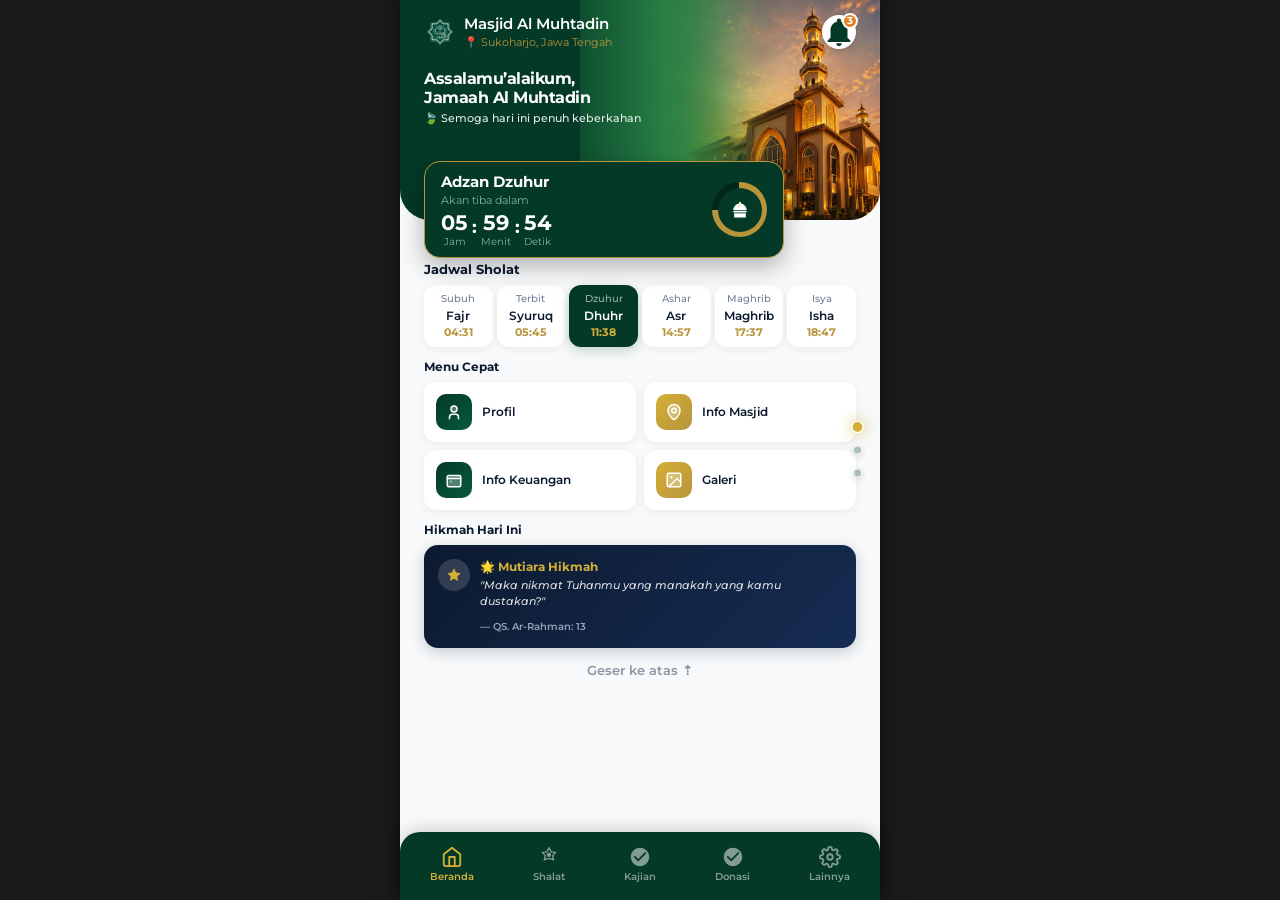
==== index.html @ 13b2fc94 "feat: add Pusat Layanan Ummat CTA button at the end of screen 2" ====
<!DOCTYPE html>
<html lang="id">
<head>
    <meta charset="UTF-8">
    <meta name="viewport" content="width=device-width, initial-scale=1.0, maximum-scale=1.0, user-scalable=no">
    <title>Masjid Al Muhtadin</title>

    <link href="https://fonts.googleapis.com/css2?family=Montserrat:wght@400;500;600;700&display=swap" rel="stylesheet">
    <link rel="stylesheet" href="css/style.css?v=1.0.5">
    <link rel="stylesheet" href="css/program-unggulan.css?v=1.0.5">
</head>
<body>

    <div class="app-container">

        <section class="screen-section screen-1">
            <div class="app-header">
                <div class="header-top">
                    <div class="masjid-brand">
                        <img src="logo_almuhtadin.png" alt="Logo Al Muhtadin" class="main-logo">
                        <div class="brand-text">
                            <h2>Masjid Al Muhtadin</h2>
                            <p>📍 Sukoharjo, Jawa Tengah</p>
                        </div>
                    </div>
                    <div class="notification-badge">
                        <svg class="bell-icon" viewBox="0 0 24 24" fill="none" xmlns="http://www.w3.org/2000/svg">
                            <path d="M12 22C13.1 22 14 21.1 14 20H10C10 21.1 10.9 22 12 22ZM18 16V11C18 7.93 16.36 5.36 13.5 4.68V4C13.5 3.17 12.83 2.5 12 2.5C11.17 2.5 10.5 3.17 10.5 4V4.68C7.63 5.36 6 7.92 6 11V16L4 18V19H20V18L18 16Z" fill="#043927"/>
                        </svg>
                        <span class="badge-number">3</span>
                    </div>
                </div>

                <div class="greeting-section">
                    <h1>Assalamu’alaikum,<br>Jamaah Al Muhtadin</h1>
                    <p>🍃 Semoga hari ini penuh keberkahan</p>
                </div>

                <div class="jadwal-container">
                    <div class="jadwal-info">
                        <h3 class="sholat-title">Adzan Maghrib</h3>
                        <p class="sholat-status">Akan tiba dalam</p>
                        <div class="sholat-countdown">
                            <div class="countdown-item">
                                <span class="time-digit">01</span>
                                <span class="time-label">Jam</span>
                            </div>
                            <span class="time-separator">:</span>
                            <div class="countdown-item">
                                <span class="time-digit">24</span>
                                <span class="time-label">Menit</span>
                            </div>
                            <span class="time-separator">:</span>
                            <div class="countdown-item">
                                <span class="time-digit">56</span>
                                <span class="time-label">Detik</span>
                            </div>
                        </div>
                    </div>
                    <div class="jadwal-progress">
                        <div class="circle-progress">
                            <svg class="mosque-icon" viewBox="0 0 24 24" fill="none" xmlns="http://www.w3.org/2000/svg">
                                <path d="M12 2C12.5523 2 13 2.44772 13 3V4.06182C16.944 4.55792 20 7.92496 20 12H4C4 7.92496 7.05602 4.55792 11 4.06182V3C11 2.44772 11.4477 2 12 2Z" fill="#ffffff"/>
                                <rect x="4" y="13" width="16" height="2" rx="0.5" fill="#ffffff"/>
                                <path d="M5 16H19V21H5V16Z" fill="#ffffff"/>
                                <path d="M12 6C10.5 6 9.5 7 9.5 8C10.5 8 11.5 7.5 12 6Z" fill="#f1c40f"/>
                            </svg>
                        </div>
                    </div>
                </div>

            </div>

            <!-- Jadwal Sholat Lengkap (di luar app-header, di bawah kotak countdown yang melayang) -->
            <div class="jadwal-lengkap">
                <div class="jadwal-lengkap-title">Jadwal Sholat</div>
                <div class="jadwal-grid">
                    <div class="jadwal-item" data-sholat="subuh">
                        <span class="waktu-label">Subuh</span>
                        <span class="waktu-nama">Fajr</span>
                        <span class="waktu-jam">04:31</span>
                    </div>
                    <div class="jadwal-item" data-sholat="terbit">
                        <span class="waktu-label">Terbit</span>
                        <span class="waktu-nama">Syuruq</span>
                        <span class="waktu-jam">05:45</span>
                    </div>
                    <div class="jadwal-item" data-sholat="dzuhur">
                        <span class="waktu-label">Dzuhur</span>
                        <span class="waktu-nama">Dhuhr</span>
                        <span class="waktu-jam">11:38</span>
                    </div>
                    <div class="jadwal-item" data-sholat="ashar">
                        <span class="waktu-label">Ashar</span>
                        <span class="waktu-nama">Asr</span>
                        <span class="waktu-jam">14:57</span>
                    </div>
                    <div class="jadwal-item" data-sholat="maghrib">
                        <span class="waktu-label">Maghrib</span>
                        <span class="waktu-nama">Maghrib</span>
                        <span class="waktu-jam">17:37</span>
                    </div>
                    <div class="jadwal-item" data-sholat="isya">
                        <span class="waktu-label">Isya</span>
                        <span class="waktu-nama">Isha</span>
                        <span class="waktu-jam">18:47</span>
                    </div>
                </div>
            </div>

            <!-- Menu Cepat di bawah jadwal sholat -->
            <div class="menu-cepat-bawah">
                <div class="menu-cepat-bawah-title">Menu Cepat</div>
                <div class="menu-cepat-bawah-grid">
                    
                    <div class="menu-cepat-bawah-item">
                        <div class="menu-cepat-bawah-icon hijau">
                            <svg viewBox="0 0 24 24" fill="none" xmlns="http://www.w3.org/2000/svg">
                                <circle cx="12" cy="8" r="4" fill="#ffffff" fill-opacity="0.3" stroke="#ffffff" stroke-width="2"/>
                                <path d="M6 21v-2a4 4 0 0 1 4-4h4a4 4 0 0 1 4 4v2" stroke="#ffffff" stroke-width="2" stroke-linecap="round"/>
                            </svg>
                        </div>
                        <span class="menu-cepat-bawah-label">Profil</span>
                    </div>

                    <div class="menu-cepat-bawah-item">
                        <div class="menu-cepat-bawah-icon emas">
                            <svg viewBox="0 0 24 24" fill="none" xmlns="http://www.w3.org/2000/svg">
                                <path d="M12 22s-8-4.5-8-11.8A8 8 0 0 1 12 2a8 8 0 0 1 8 8.2c0 7.3-8 11.8-8 11.8z" fill="#ffffff" fill-opacity="0.3" stroke="#ffffff" stroke-width="2" stroke-linejoin="round"/>
                                <circle cx="12" cy="10" r="3" stroke="#ffffff" stroke-width="2"/>
                            </svg>
                        </div>
                        <span class="menu-cepat-bawah-label">Info Masjid</span>
                    </div>

                    <div class="menu-cepat-bawah-item">
                        <div class="menu-cepat-bawah-icon hijau">
                            <svg viewBox="0 0 24 24" fill="none" xmlns="http://www.w3.org/2000/svg">
                                <rect x="3" y="6" width="18" height="15" rx="2" fill="#ffffff" fill-opacity="0.3" stroke="#ffffff" stroke-width="2"/>
                                <path d="M3 10h18M8 14h.01" stroke="#ffffff" stroke-width="2" stroke-linecap="round"/>
                            </svg>
                        </div>
                        <span class="menu-cepat-bawah-label">Info Keuangan</span>
                    </div>

                    <div class="menu-cepat-bawah-item">
                        <div class="menu-cepat-bawah-icon emas">
                            <svg viewBox="0 0 24 24" fill="none" xmlns="http://www.w3.org/2000/svg">
                                <rect x="3" y="3" width="18" height="18" rx="2" fill="#ffffff" fill-opacity="0.3" stroke="#ffffff" stroke-width="2"/>
                                <circle cx="8.5" cy="8.5" r="1.5" fill="#ffffff"/>
                                <path d="M21 15l-5-5L5 21" stroke="#ffffff" stroke-width="2" stroke-linejoin="round"/>
                            </svg>
                        </div>
                        <span class="menu-cepat-bawah-label">Galeri</span>
                    </div>

                </div>
            </div>

            <!-- Hikmah Hari Ini -->
            <div class="hikmah-container">
                <div class="hikmah-title">Hikmah Hari Ini</div>
                <div class="hikmah-card">
                    <div class="hikmah-icon">
                        <svg viewBox="0 0 24 24" fill="none" xmlns="http://www.w3.org/2000/svg">
                            <path d="M12 2L15.09 8.26L22 9.27L17 14.14L18.18 21.02L12 17.77L5.82 21.02L7 14.14L2 9.27L8.91 8.26L12 2Z" fill="#d4af37"/>
                        </svg>
                    </div>
                    <div class="hikmah-content" id="hikmahContent">
                        <h4 id="hikmahJudul">🌟 Mutiara Hikmah</h4>
                        <p id="hikmahTeks">"Barang siapa yang berjalan menuju masjid, maka Allah akan menyediakan baginya tempat di surga setiap kali ia pergi dan pulang."</p>
                        <span class="hikmah-source" id="hikmahSumber">— HR. Bukhari & Muslim</span>
                    </div>
                </div>
            </div>

            <div class="swipe-up-guide">Geser ke atas ⇡</div>
        </section>

        <section class="screen-section screen-2">
            
            <div>
                <h3 class="section-title">Menu Cepat</h3>
                <div class="menu-cepat-grid">
                    
                    <a href="quran.html" style="text-decoration: none;">
                        <div class="menu-cepat-item">
                            <div class="menu-circle hijau">
                                <svg viewBox="0 0 24 24" fill="none" xmlns="http://www.w3.org/2000/svg">
                                    <path d="M4 19.5A2.5 2.5 0 0 1 6.5 17H20" stroke="#ffffff" stroke-width="2" stroke-linecap="round"/>
                                    <path d="M6.5 2V17M20 2v15" stroke="#ffffff" stroke-width="2"/>
                                    <path d="M6.5 2C8 2 10 3 12 3s4-1 5.5-1A1.5 1.5 0 0 1 19 3.5v11.77a.75.75 0 0 0-1.12.65c-.07.41-.33 1.08-1.38 1.08-1.5 0-3.5-1-5.5-1s-4 1-5.5 1" fill="#ffffff" fill-opacity="0.3" stroke="#ffffff" stroke-width="2"/>
                                </svg>
                            </div>
                            <span class="menu-label">Quran</span>
                        </div>
                    </a>

                    <a href="dzikir.html" style="text-decoration: none;">
                        <div class="menu-cepat-item">
                            <div class="menu-circle emas">
                                <svg viewBox="0 0 24 24" fill="none" xmlns="http://www.w3.org/2000/svg">
                                    <circle cx="12" cy="12" r="4" fill="#ffffff" fill-opacity="0.3" stroke="#ffffff" stroke-width="2"/>
                                    <path d="M12 3v1M12 20v1M3 12h1M20 12h1M5.6 5.6l.7.7M17.7 17.7l.7.7M5.6 18.4l.7-.7M17.7 6.3l.7-.7" stroke="#ffffff" stroke-width="2" stroke-linecap="round"/>
                                </svg>
                            </div>
                            <span class="menu-label">Dzikir Pagi Sore</span>
                        </div>
                    </a>

                    <div class="menu-cepat-item">
                        <div class="menu-circle hijau">
                            <svg viewBox="0 0 24 24" fill="none" xmlns="http://www.w3.org/2000/svg">
                                <path d="M21 12a9 9 0 1 1-9-9c2.52 0 4.93 1 6.74 2.74L21 8" stroke="#ffffff" stroke-width="2" stroke-linecap="round" stroke-linejoin="round"/>
                                <path d="M21 3v5h-5M12 8v4l3 3" stroke="#ffffff" stroke-width="2" stroke-linecap="round" stroke-linejoin="round"/>
                            </svg>
                        </div>
                        <span class="menu-label">Azkar (Harian)</span>
                    </div>

                </div>

                <!-- Kartu Tanggal Hijriah Memanjang -->
                <div class="hijri-calendar-card">
                    <div class="hijri-card-icon">
                        <svg width="22" height="22" viewBox="0 0 24 24" fill="none" xmlns="http://www.w3.org/2000/svg">
                            <path d="M21 12.79A9 9 0 1 1 11.21 3 7 7 0 0 0 21 12.79z" fill="#d4af37" stroke="#b8943a" stroke-width="1.5" stroke-linecap="round" stroke-linejoin="round"/>
                        </svg>
                    </div>
                    <div class="hijri-card-content">
                        <span class="hijri-masehi-text" id="hijriMasehiText">Memuat...</span>
                        <span class="hijri-islam-text" id="hijriIslamText">Memuat...</span>
                    </div>
                    <span class="hijri-card-arrow">❯</span>
                </div>
            </div>

            <div>
                <h3 class="section-title">Islamic App</h3>
                <div class="menu-cepat-grid">
                    
                    <a href="zakat.html" style="text-decoration: none;">
                        <div class="menu-cepat-item">
                            <div class="menu-circle emas">
                                <svg viewBox="0 0 24 24" fill="none" xmlns="http://www.w3.org/2000/svg">
                                    <rect x="4" y="2" width="16" height="20" rx="2" fill="#ffffff" fill-opacity="0.3" stroke="#ffffff" stroke-width="2"/>
                                    <line x1="8" y1="6" x2="16" y2="6" stroke="#ffffff" stroke-width="2" stroke-linecap="round"/>
                                    <line x1="16" y1="14" x2="16" y2="14.01" stroke="#ffffff" stroke-width="3" stroke-linecap="round"/>
                                    <line x1="12" y1="14" x2="12" y2="14.01" stroke="#ffffff" stroke-width="3" stroke-linecap="round"/>
                                    <line x1="8" y1="14" x2="8" y2="14.01" stroke="#ffffff" stroke-width="3" stroke-linecap="round"/>
                                    <line x1="16" y1="10" x2="16" y2="10.01" stroke="#ffffff" stroke-width="3" stroke-linecap="round"/>
                                    <line x1="12" y1="10" x2="12" y2="10.01" stroke="#ffffff" stroke-width="3" stroke-linecap="round"/>
                                    <line x1="8" y1="10" x2="8" y2="10.01" stroke="#ffffff" stroke-width="3" stroke-linecap="round"/>
                                </svg>
                            </div>
                            <span class="menu-label">Kalkulator Zakat</span>
                        </div>
                    </a>

                    <a href="tasbih.html" style="text-decoration: none;">
                        <div class="menu-cepat-item">
                            <div class="menu-circle hijau">
                                <svg viewBox="0 0 24 24" fill="none" xmlns="http://www.w3.org/2000/svg">
                                    <circle cx="12" cy="12" r="7" fill="#ffffff" fill-opacity="0.3" stroke="#ffffff" stroke-width="2" stroke-dasharray="4 4"/>
                                    <circle cx="12" cy="5" r="2" fill="#ffffff"/>
                                    <circle cx="12" cy="19" r="2" fill="#ffffff"/>
                                    <circle cx="5" cy="12" r="2" fill="#ffffff"/>
                                    <circle cx="19" cy="12" r="2" fill="#ffffff"/>
                                </svg>
                            </div>
                            <span class="menu-label">Tasbih Digital</span>
                        </div>
                    </a>

                    <a href="doa.html" style="text-decoration: none;">
                        <div class="menu-cepat-item">
                            <div class="menu-circle emas">
                                <svg viewBox="0 0 24 24" fill="none" xmlns="http://www.w3.org/2000/svg">
                                    <path d="M21 15a2 2 0 0 1-2 2H7l-4 4V5a2 2 0 0 1 2-2h14a2 2 0 0 1 2 2z" fill="#ffffff" fill-opacity="0.3" stroke="#ffffff" stroke-width="2" stroke-linejoin="round"/>
                                    <path d="M8 10h8M8 14h4" stroke="#ffffff" stroke-width="2" stroke-linecap="round"/>
                                </svg>
                            </div>
                            <span class="menu-label">Kumpulan Doa</span>
                        </div>
                    </a>

                </div>
            </div>

            <!-- Program Unggulan -->
            <div>
                <div class="program-unggulan-header">
                    <h3 class="program-unggulan-title">Program Unggulan</h3>
                    <a href="#" class="lihat-semua">Lihat semua ❯</a>
                </div>
                <div class="program-unggulan-slider">
                    
                    <!-- Card 1: Operasional Masjid (Kotak Jumat) -->
                    <div class="program-card">
                        <div class="program-card-image emas-bg">
                            <svg viewBox="0 0 24 24" fill="none" xmlns="http://www.w3.org/2000/svg">
                                <path d="M12 2L14.5 6.5L19 7L16 10.5L17 15L12 13.5L7 15L8 10.5L5 7L9.5 6.5L12 2Z" fill="#b8943a"/>
                                <circle cx="12" cy="9.5" r="2.5" fill="#d4af37"/>
                            </svg>
                        </div>
                        <div class="program-card-info">
                            <h4 class="program-card-title">Operasional Masjid (Jum'at)</h4>
                            <p class="program-card-persen" id="persen-jumat">Memuat...</p>
                            <div class="program-progress-bar">
                                <div class="program-progress-fill" id="bar-jumat" style="width: 0%;"></div>
                            </div>
                            <p class="program-card-nominal" id="nominal-jumat">Menghitung...</p>
                        </div>
                    </div>

                    <!-- Card 2: Kotak Sosial -->
                    <div class="program-card">
                        <div class="program-card-image hijau-bg">
                            <svg viewBox="0 0 24 24" fill="none" xmlns="http://www.w3.org/2000/svg">
                                <path d="M12 21.35l-1.45-1.32C5.4 15.36 2 12.28 2 8.5 2 5.42 4.42 3 7.5 3c1.74 0 3.41.81 4.5 2.09C13.09 3.81 14.76 3 16.5 3 19.58 3 22 5.42 22 8.5c0 3.78-3.4 6.86-8.55 11.54L12 21.35z" fill="#043927"/>
                            </svg>
                        </div>
                        <div class="program-card-info">
                            <h4 class="program-card-title">Kotak Sosial</h4>
                            <p class="program-card-persen" id="persen-sosial" style="display:none;">Memuat...</p>
                            <div class="program-progress-bar" style="display:none;">
                                <div class="program-progress-fill" id="bar-sosial" style="width: 0%;"></div>
                            </div>
                            <p class="program-card-nominal" id="nominal-sosial" style="font-size: 1.1rem; color: #043927; font-weight: bold; margin-top: 10px;">Menghitung...</p>
                            <p style="font-size: 0.8rem; color: #666; margin-top: 4px;">Total Terkumpul</p>
                        </div>
                    </div>

                    <!-- Card 3: Kotak Barakah -->
                    <div class="program-card">
                        <div class="program-card-image biru-bg" style="background: rgba(212, 175, 55, 0.2);">
                            <svg viewBox="0 0 24 24" fill="none" xmlns="http://www.w3.org/2000/svg">
                                <path d="M12 2C6.48 2 2 6.48 2 12s4.48 10 10 10 10-4.48 10-10S17.52 2 12 2zm-2 15l-5-5 1.41-1.41L10 14.17l7.59-7.59L19 8l-9 9z" fill="#d4af37"/>
                            </svg>
                        </div>
                        <div class="program-card-info">
                            <h4 class="program-card-title">Kotak Barakah</h4>
                            <p class="program-card-persen" id="persen-barakah" style="display:none;">Memuat...</p>
                            <div class="program-progress-bar" style="display:none;">
                                <div class="program-progress-fill" id="bar-barakah" style="width: 0%;"></div>
                            </div>
                            <p class="program-card-nominal" id="nominal-barakah" style="font-size: 1.1rem; color: #043927; font-weight: bold; margin-top: 10px;">Menghitung...</p>
                            <p style="font-size: 0.8rem; color: #666; margin-top: 4px;">Total Terkumpul</p>
                        </div>
                    </div>

                </div>
            </div>

            <!-- Layanan Masjid CTA -->
            <div class="layanan-masjid-cta">
                <a href="https://wa.me/6281234567890?text=Assalamu'alaikum%20Takmir%20Masjid%20Al-Muhtadin,%20saya%20butuh%20layanan..." target="_blank" class="layanan-btn">
                    <div class="layanan-icon">
                        <svg viewBox="0 0 24 24" fill="none" xmlns="http://www.w3.org/2000/svg">
                            <path d="M22 16.92v3a2 2 0 0 1-2.18 2 19.79 19.79 0 0 1-8.63-3.07 19.5 19.5 0 0 1-6-6 19.79 19.79 0 0 1-3.07-8.67A2 2 0 0 1 4.11 2h3a2 2 0 0 1 2 1.72 12.84 12.84 0 0 0 .7 2.81 2 2 0 0 1-.45 2.11L8.09 9.91a16 16 0 0 0 6 6l1.27-1.27a2 2 0 0 1 2.11-.45 12.84 12.84 0 0 0 2.81.7A2 2 0 0 1 22 16.92z" fill="#ffffff" fill-opacity="0.3" stroke="#ffffff" stroke-width="2" stroke-linecap="round" stroke-linejoin="round"/>
                        </svg>
                    </div>
                    <div class="layanan-text">
                        <h4>Pusat Layanan Ummat</h4>
                        <p>Ambulans, Jenazah & Konsultasi</p>
                    </div>
                    <div class="layanan-arrow">❯</div>
                </a>
            </div>

        </section>

        <section class="screen-section screen-3">
            
            <!-- Target Amal Harian -->
            <div>
                <h3 class="section-title">Target Amal Harian</h3>
                
                <!-- Indikator Progress Amal -->
                <div class="amal-progress-container">
                    <div class="amal-progress-header">
                        <span class="amal-progress-title">Kemajuan Hari Ini</span>
                        <span class="amal-progress-badge" id="amalProgressBadge">0/3 Selesai</span>
                    </div>
                    <div class="amal-progress-bar">
                        <div class="amal-progress-fill" id="amalProgressFill" style="width: 0%;"></div>
                    </div>
                </div>

                <div class="target-amal-card">
                    <label class="amal-item">
                        <input type="checkbox" id="amal-shalat" class="amal-checkbox">
                        <span class="custom-checkbox"></span>
                        <div class="amal-text">
                            <h4>Shalat Tepat Waktu</h4>
                            <p>Menjaga shalat fardhu di awal waktu</p>
                        </div>
                    </label>

                    <label class="amal-item">
                        <input type="checkbox" id="amal-tilawah" class="amal-checkbox">
                        <span class="custom-checkbox"></span>
                        <div class="amal-text">
                            <h4>Tilawah Al-Qur'an</h4>
                            <p>Membaca minimal 1 lembar hari ini</p>
                        </div>
                    </label>

                    <label class="amal-item">
                        <input type="checkbox" id="amal-sedekah" class="amal-checkbox" style="border:none;">
                        <span class="custom-checkbox"></span>
                        <div class="amal-text">
                            <h4>Sedekah Subuh</h4>
                            <p>Berbagi kebaikan di waktu fajar</p>
                        </div>
                    </label>
                </div>
            </div>

            <!-- Laporan Keuangan Singkat -->
            <div class="keuangan-container">
                <div class="keuangan-card">
                    <div class="keuangan-header">
                        <div class="keuangan-header-left">
                            <div class="keuangan-icon">
                                <svg viewBox="0 0 24 24" fill="none" xmlns="http://www.w3.org/2000/svg">
                                    <path d="M3 13h2v-2H3v2zm0 4h2v-2H3v2zm0-8h2V7H3v2zm4 4h14v-2H7v2zm0 4h14v-2H7v2zM7 7v2h14V7H7z" fill="#d4af37"/>
                                </svg>
                            </div>
                            <span class="keuangan-title">Laporan Keuangan</span>
                        </div>
                        <span class="keuangan-badge">Bulan Ini</span>
                    </div>
                    <div class="keuangan-grid">
                        <div class="keuangan-item">
                            <span class="keuangan-item-label">Pemasukan</span>
                            <span class="keuangan-item-nominal hijau-muda">Rp 45.800.000</span>
                        </div>
                        <div class="keuangan-item">
                            <span class="keuangan-item-label">Pengeluaran</span>
                            <span class="keuangan-item-nominal merah">Rp 28.200.000</span>
                        </div>
                    </div>
                    <div class="keuangan-footer">
                        <span class="keuangan-footer-label">Saldo Kas Saat Ini</span>
                        <span class="keuangan-footer-nominal emas">Rp 120.600.000</span>
                    </div>
                </div>
            </div>

            <div class="footer-area">
                <svg class="footer-logo" viewBox="0 0 24 24" fill="none" xmlns="http://www.w3.org/2000/svg">
                    <path d="M12 2L14.5 6.5L19 7L16 10.5L17 15L12 13.5L7 15L8 10.5L5 7L9.5 6.5L12 2Z" stroke="#8c96a3" stroke-width="1.5"/>
                </svg>
                <p class="footer-text">Memakmurkan Masjid dan Jamaahnya<br>© 2026 Masjid Al Muhtadin</p>
            </div>

        </section>

        <!-- Floating Scroll Indicator Dots -->
        <div class="scroll-dots">
            <div class="scroll-dot active" data-screen="0"></div>
            <div class="scroll-dot" data-screen="1"></div>
            <div class="scroll-dot" data-screen="2"></div>
        </div>

        <!-- Bottom Navigation Bar (Floating globally) -->
        <nav class="bottom-nav">
            <a href="index.html" class="nav-bottom-item active">
                <svg viewBox="0 0 24 24" fill="none" xmlns="http://www.w3.org/2000/svg">
                    <path d="M3 9l9-7 9 7v11a2 2 0 01-2 2H5a2 2 0 01-2-2V9z" stroke="currentColor" stroke-width="2" stroke-linejoin="round"/>
                    <path d="M9 22V12h6v10" stroke="currentColor" stroke-width="2" stroke-linejoin="round"/>
                </svg>
                <span>Beranda</span>
            </a>
            <a href="#" class="nav-bottom-item">
                <svg viewBox="0 0 24 24" fill="none" xmlns="http://www.w3.org/2000/svg">
                    <path d="M12 2L14.5 6.5L19 7L16 10.5L17 15L12 13.5L7 15L8 10.5L5 7L9.5 6.5L12 2Z" stroke="currentColor" stroke-width="1.5"/>
                    <circle cx="12" cy="9.5" r="2.5" fill="currentColor"/>
                </svg>
                <span>Shalat</span>
            </a>
            <a href="#" class="nav-bottom-item">
                <svg viewBox="0 0 24 24" fill="none" xmlns="http://www.w3.org/2000/svg">
                    <path d="M12 2C6.48 2 2 6.48 2 12s4.48 10 10 10 10-4.48 10-10S17.52 2 12 2zm-2 15l-5-5 1.41-1.41L10 14.17l7.59-7.59L19 8l-9 9z" fill="currentColor"/>
                </svg>
                <span>Kajian</span>
            </a>
            <a href="#" class="nav-bottom-item">
                <svg viewBox="0 0 24 24" fill="none" xmlns="http://www.w3.org/2000/svg">
                    <path d="M12 2C6.48 2 2 6.48 2 12s4.48 10 10 10 10-4.48 10-10S17.52 2 12 2zm-2 15l-5-5 1.41-1.41L10 14.17l7.59-7.59L19 8l-9 9z" fill="currentColor"/>
                </svg>
                <span>Donasi</span>
            </a>
            <a href="#" class="nav-bottom-item">
                <svg viewBox="0 0 24 24" fill="none" xmlns="http://www.w3.org/2000/svg">
                    <circle cx="12" cy="12" r="3" stroke="currentColor" stroke-width="2"/>
                    <path d="M19.4 15a1.65 1.65 0 00.33 1.82l.06.06a2 2 0 01-2.83 2.83l-.06-.06a1.65 1.65 0 00-1.82-.33 1.65 1.65 0 00-1 1.51V21a2 2 0 01-4 0v-.09A1.65 1.65 0 009 19.4a1.65 1.65 0 00-1.82.33l-.06.06a2 2 0 01-2.83-2.83l.06-.06A1.65 1.65 0 004.68 15a1.65 1.65 0 00-1.51-1H3a2 2 0 010-4h.09A1.65 1.65 0 004.6 9a1.65 1.65 0 00-.33-1.82l-.06-.06a2 2 0 012.83-2.83l.06.06A1.65 1.65 0 009 4.68a1.65 1.65 0 001-1.51V3a2 2 0 014 0v.09a1.65 1.65 0 001 1.51 1.65 1.65 0 001.82-.33l.06-.06a2 2 0 012.83 2.83l-.06.06A1.65 1.65 0 0019.4 9a1.65 1.65 0 001.51 1H21a2 2 0 010 4h-.09a1.65 1.65 0 00-1.51 1z" stroke="currentColor" stroke-width="2"/>
                </svg>
                <span>Lainnya</span>
            </a>
        </nav>


        <!-- Hijri Calendar Modal -->
        <div id="hijriCalendarModal" class="hijri-modal">
            <div class="hijri-modal-content">
                <div class="hijri-modal-header">
                    <button id="prevHijriMonth" class="hijri-nav-btn">❮</button>
                    <h3 id="hijriModalTitle">Bulan Hijriah</h3>
                    <button id="nextHijriMonth" class="hijri-nav-btn">❯</button>
                    <button id="closeHijriModal" class="hijri-modal-close">&times;</button>
                </div>
                <div class="hijri-modal-body">
                    <div class="hijri-calendar-grid" id="hijriCalendarGrid">
                        <!-- Header Hari -->
                        <div class="hijri-day-header">Ahad</div>
                        <div class="hijri-day-header">Senin</div>
                        <div class="hijri-day-header">Selasa</div>
                        <div class="hijri-day-header">Rabu</div>
                        <div class="hijri-day-header">Kamis</div>
                        <div class="hijri-day-header">Jum'at</div>
                        <div class="hijri-day-header">Sabtu</div>
                        <!-- Dates will be populated here by JS -->
                    </div>
                    <div class="hijri-modal-legend">
                        <div class="legend-item"><span class="legend-box jumat"></span> Jum'at</div>
                        <div class="legend-item"><span class="legend-box ayyamul-bidh"></span> Ayyamul Bidh</div>
                        <div class="legend-item"><span class="legend-box today"></span> Hari Ini</div>
                    </div>
                </div>
            </div>
        </div>

    </div>

    <script src="js/app.js?v=1.0.5"></script>

</body>
</html>
---- css/style.css ----
/* =========================================
   1. PENGATURAN DASAR & SNAP SCROLLING
   ========================================= */
* { margin: 0; padding: 0; box-sizing: border-box; }

body {
    background-color: #1a1a1a;
    font-family: 'Montserrat', sans-serif;
    display: flex;
    justify-content: center;
}

.app-container {
    width: 100%;
    max-width: 480px;
    height: 100dvh;
    background-color: #f7f9fa;
    overflow-y: scroll;
    scroll-snap-type: y proximity;
    scrollbar-width: none;
    position: relative;
    box-shadow: 0 0 20px rgba(0,0,0,0.5);
}

.app-container::-webkit-scrollbar { display: none; }

.screen-section {
    width: 100%;
    min-height: 100dvh;
    scroll-snap-align: start;
    scroll-snap-stop: always;
    display: flex;
    flex-direction: column;
    position: relative;
    padding-bottom: 70px;
}

/* =========================================
   2. LAYAR 1: BERANDA & JADWAL ADZAN
   ========================================= */
.app-header {
    width: 100%;
    min-height: 220px;
    padding: 14px 24px 0 24px;
    text-align: left;
    position: relative;
    border-bottom-left-radius: 30px;
    border-bottom-right-radius: 30px;
    background-color: #043927;
    background-image: linear-gradient(to right, #043927 0%, #043927 30%, rgba(4, 57, 39, 0.6) 40%, rgba(4, 57, 39, 0) 55%),
                      url('../almuhtadin_header.png');
    background-size: auto 100%, auto 100%;
    background-position: left center, right top;
    background-repeat: no-repeat;
}

.header-top { display: flex; justify-content: space-between; align-items: center; margin-bottom: 20px; }
.masjid-brand { display: flex; align-items: center; gap: 8px; }
.main-logo { width: 32px; height: 32px; }
.brand-text h2 { color: #ffffff; font-size: 0.95rem; font-weight: 600; margin: 0; }
.brand-text p { color: #b8943a; font-size: 0.7rem; margin: 2px 0 0 0; }
.notification-badge { position: relative; background-color: #ffffff; width: 34px; height: 34px; border-radius: 50%; display: flex; justify-content: center; align-items: center; box-shadow: 0 4px 10px rgba(0,0,0,0.1); }
.badge-number { position: absolute; top: -2px; right: -2px; background-color: #e67e22; color: #ffffff; font-size: 0.6rem; font-weight: 700; width: 16px; height: 16px; border-radius: 50%; display: flex; justify-content: center; align-items: center; border: 2px solid #ffffff; }

.greeting-section { margin-top: 20px; }
.greeting-section h1 {
    color: #ffffff;
    font-size: 1rem;
    font-weight: 700;
    line-height: 1.2;
    margin-bottom: 4px;
    letter-spacing: -0.5px;
}
.greeting-section p {
    color: #ffffff;
    font-size: 0.7rem;
    opacity: 0.9;
    margin: 0;
    display: flex;
    align-items: center;
    gap: 8px;
    font-weight: 500;
}

/* Kotak Countdown Adzan */
.jadwal-container {
    background-color: #043927;
    border: 1px solid #b8943a;
    border-radius: 16px;
    padding: 10px 16px;
    display: flex;
    justify-content: space-between;
    align-items: center;
    box-shadow: 0 8px 25px rgba(0, 0, 0, 0.3);
    width: 75%;
    position: absolute;
    bottom: -38px;
    left: 24px;
    z-index: 5;
}
.sholat-title { color: #ffffff; font-size: 0.95rem; font-weight: 700; margin: 0; }
.sholat-status { color: #83b299; font-size: 0.7rem; margin: 2px 0 6px 0; }
.time-digit { color: #ffffff; font-size: 1.3rem; font-weight: 700; line-height: 1; }
.time-label { color: #83b299; font-size: 0.6rem; margin-top: 2px; }
.sholat-countdown { display: flex; align-items: center; gap: 4px; }
.countdown-item { display: flex; flex-direction: column; align-items: center; }
.time-separator { color: #ffffff; font-size: 1.1rem; font-weight: 700; padding-bottom: 8px; }

.circle-progress { width: 55px; height: 55px; border-radius: 50%; background: conic-gradient(#b8943a 0% 75%, #02261a 75% 100%); display: flex; justify-content: center; align-items: center; position: relative; }
.circle-progress::after { content: ''; position: absolute; width: 44px; height: 44px; background-color: #043927; border-radius: 50%; z-index: 1; }
.mosque-icon { width: 20px; height: 20px; z-index: 2; }

/* Jadwal Sholat Lengkap */
.jadwal-lengkap {
    margin-top: 42px;
    padding: 0 24px;
    position: relative;
    z-index: 2;
}
.jadwal-lengkap-title {
    color: #0c1a30;
    font-size: 0.8rem;
    font-weight: 700;
    margin-bottom: 8px;
}
.jadwal-grid {
    display: grid;
    grid-template-columns: repeat(6, 1fr);
    gap: 4px;
}
.jadwal-item {
    text-align: center;
    padding: 8px 4px;
    border-radius: 12px;
    background-color: #ffffff;
    box-shadow: 0 2px 8px rgba(0,0,0,0.06);
}
.jadwal-item.active {
    background-color: #043927;
    box-shadow: 0 4px 12px rgba(4, 57, 39, 0.2);
}
.jadwal-item .waktu-label {
    color: #718096;
    font-size: 0.6rem;
    font-weight: 500;
    display: block;
    margin-bottom: 4px;
}
.jadwal-item .waktu-nama {
    color: #0c1a30;
    font-size: 0.75rem;
    font-weight: 600;
    display: block;
    margin-bottom: 2px;
}
.jadwal-item .waktu-jam {
    color: #b8943a;
    font-size: 0.7rem;
    font-weight: 700;
    display: block;
}
.jadwal-item.active .waktu-label { color: rgba(255,255,255,0.6); }
.jadwal-item.active .waktu-nama { color: #ffffff; }
.jadwal-item.active .waktu-jam { color: #d4af37; }

/* Menu Cepat di Bawah Jadwal */
.menu-cepat-bawah { margin-top: 12px; padding: 0 24px; }
.menu-cepat-bawah-title { color: #0c1a30; font-size: 0.75rem; font-weight: 700; margin-bottom: 8px; }
.menu-cepat-bawah-grid { display: grid; grid-template-columns: repeat(2, 1fr); gap: 8px; }
.menu-cepat-bawah-item {
    background-color: #ffffff;
    border-radius: 12px;
    padding: 12px 12px;
    display: flex;
    align-items: center;
    gap: 10px;
    box-shadow: 0 2px 8px rgba(0,0,0,0.06);
    cursor: pointer;
    transition: transform 0.2s ease;
}
.menu-cepat-bawah-item:active { transform: scale(0.97); }
.menu-cepat-bawah-icon {
    width: 36px;
    height: 36px;
    border-radius: 10px;
    display: flex;
    justify-content: center;
    align-items: center;
    flex-shrink: 0;
}
.menu-cepat-bawah-icon.hijau { background: linear-gradient(135deg, #043927 0%, #065a3e 100%); }
.menu-cepat-bawah-icon.emas { background: linear-gradient(135deg, #d4af37 0%, #b8943a 100%); }
.menu-cepat-bawah-icon svg { width: 18px; height: 18px; }
.menu-cepat-bawah-label { color: #0c1a30; font-size: 0.75rem; font-weight: 600; line-height: 1.2; }

/* Hikmah Hari Ini */
.hikmah-container { margin-top: 12px; padding: 0 24px; }
.hikmah-title { color: #0c1a30; font-size: 0.75rem; font-weight: 700; margin-bottom: 8px; }
.hikmah-card {
    background: linear-gradient(135deg, #0c1a30 0%, #162c52 100%);
    border-radius: 14px;
    padding: 14px;
    display: flex;
    align-items: flex-start;
    gap: 10px;
    box-shadow: 0 4px 15px rgba(12, 26, 48, 0.2);
}
.hikmah-icon {
    width: 32px;
    height: 32px;
    border-radius: 50%;
    background-color: rgba(255, 255, 255, 0.15);
    display: flex;
    justify-content: center;
    align-items: center;
    flex-shrink: 0;
}
.hikmah-icon svg { width: 16px; height: 16px; }
.hikmah-content { flex: 1; }
.hikmah-content h4 { color: #d4af37; font-size: 0.75rem; font-weight: 700; margin: 0 0 4px 0; }
.hikmah-content p {
    color: rgba(255, 255, 255, 0.85);
    font-size: 0.7rem;
    font-weight: 500;
    line-height: 1.4;
    margin: 0 0 6px 0;
    font-style: italic;
}
.hikmah-source { color: #94a3b8; font-size: 0.65rem; font-weight: 600; }

/* Swipe Up Guide */
.swipe-up-guide {
    margin-top: 15px;
    margin-bottom: 25px;
    width: 100%;
    text-align: center;
    color: #8c96a3;
    font-size: 0.8rem;
    font-weight: 600;
    animation: bounce 2s infinite;
}
@keyframes bounce { 0%, 20%, 50%, 80%, 100% { transform: translateY(0); } 40% { transform: translateY(-10px); } 60% { transform: translateY(-5px); } }

/* =========================================
   3. LAYAR 2: MENU & PENGINGAT
   ========================================= */
.screen-1 { padding-bottom: 100px; justify-content: flex-start; }

.screen-2 { padding: 30px 20px 90px 20px; justify-content: flex-start; gap: 20px; }
.section-title { color: #0c1a30; font-size: 1.1rem; font-weight: 700; margin-bottom: 15px; padding-left: 5px; }

/* Menu Cepat Screen-2 */
.menu-cepat-grid { display: grid; grid-template-columns: repeat(3, 1fr); gap: 12px 8px; }
.menu-cepat-item { background-color: #ffffff; border-radius: 18px; padding: 15px 5px; display: flex; flex-direction: column; align-items: center; gap: 10px; box-shadow: 0 4px 15px rgba(0, 0, 0, 0.04); cursor: pointer; transition: transform 0.2s ease; }
.menu-cepat-item:active { transform: scale(0.95); }
.menu-circle { width: 46px; height: 46px; border-radius: 50%; display: flex; justify-content: center; align-items: center; }
.menu-circle svg { width: 22px; height: 22px; }
.menu-circle.hijau { background: linear-gradient(135deg, #043927 0%, #032b1e 100%); }
.menu-circle.emas { background: linear-gradient(135deg, #d4af37 0%, #b8943a 100%); }
.menu-label { color: #333333; font-size: 0.65rem; font-weight: 600; text-align: center; line-height: 1.2; }
.menu-sublabel { color: #b8943a; font-size: 0.52rem; font-weight: 700; text-align: center; margin-top: -6px; word-break: break-word; }

/* Kartu Tanggal Hijriah Memanjang */
.hijri-calendar-card {
    background: linear-gradient(135deg, #fffdf7 0%, #fff9ec 100%);
    border-radius: 20px;
    padding: 16px 18px 16px 0;
    display: flex;
    align-items: center;
    flex-wrap: nowrap;
    gap: 16px;
    box-shadow: 0 4px 20px rgba(212, 175, 55, 0.1);
    margin-top: 15px;
    border: 1px solid rgba(184, 148, 58, 0.2);
    cursor: pointer;
    transition: transform 0.2s ease, box-shadow 0.2s ease;
    overflow: hidden;
    position: relative;
}
.hijri-calendar-card::before {
    content: '';
    display: block;
    width: 5px;
    min-height: 100%;
    background: linear-gradient(180deg, #d4af37 0%, #b8943a 100%);
    position: absolute;
    left: 0;
    top: 0;
    bottom: 0;
    border-radius: 20px 0 0 20px;
}
.hijri-calendar-card:active {
    transform: scale(0.98);
    box-shadow: 0 2px 10px rgba(212, 175, 55, 0.15);
}
.hijri-card-icon {
    width: 44px;
    height: 44px;
    border-radius: 12px;
    background: rgba(212, 175, 55, 0.12);
    display: flex;
    justify-content: center;
    align-items: center;
    flex-shrink: 0;
    overflow: hidden;
    margin-left: 18px;
}
.hijri-card-icon svg {
    width: 22px;
    height: 22px;
    display: block;
    flex-shrink: 0;
}
.hijri-card-content {
    display: flex;
    flex-direction: column;
    text-align: left;
    flex: 1;
}
.hijri-masehi-text {
    font-size: 0.7rem;
    color: #b8943a;
    font-weight: 600;
    letter-spacing: 0.2px;
}
.hijri-islam-text {
    font-size: 1.05rem;
    color: #043927;
    font-weight: 700;
    margin-top: 3px;
    letter-spacing: -0.3px;
}
.hijri-card-arrow {
    color: #d4af37;
    font-size: 1rem;
    font-weight: 700;
    flex-shrink: 0;
    margin-right: 4px;
}

/* Slider Pengingat Kebaikan */
.pengingat-header { display: flex; justify-content: space-between; align-items: center; margin-bottom: 15px; padding: 0 5px; }
.lihat-semua { color: #b8943a; font-size: 0.78rem; font-weight: 600; text-decoration: none; }
.pengingat-slider { display: flex; gap: 15px; overflow-x: auto; padding: 5px 5px 15px 5px; scroll-snap-type: x mandatory; scrollbar-width: none; }
.pengingat-slider::-webkit-scrollbar { display: none; }
.pengingat-card { flex: 0 0 165px; scroll-snap-align: start; border-radius: 20px; padding: 18px 15px; display: flex; flex-direction: column; text-align: left; position: relative; box-shadow: 0 4px 15px rgba(0, 0, 0, 0.04); min-height: 185px; }
.pengingat-card.hijau-gelap { background-color: #043927; }
.pengingat-card.krem { background-color: #fcf6e8; }
.pengingat-card.hijau-pucat { background-color: #ebf3ee; }
.card-icon-wrap { margin-bottom: 15px; }
.gold-icon { width: 26px; height: 26px; }
.card-headline { font-size: 0.95rem; font-weight: 700; line-height: 1.3; margin-bottom: 8px; }
.card-subtext { font-size: 0.72rem; font-weight: 500; line-height: 1.4; margin: 0; display: -webkit-box; -webkit-line-clamp: 3; -webkit-box-orient: vertical; overflow: hidden; }
.font-white { color: #ffffff; } .font-green { color: #043927; } .font-soft { color: #a4cbb7; } .font-dark { color: #4a5568; }
.arrow-circle { width: 28px; height: 28px; border-radius: 50%; display: flex; justify-content: center; align-items: center; position: absolute; bottom: 15px; right: 15px; box-shadow: 0 2px 6px rgba(0,0,0,0.06); }
.arrow-sign { font-size: 0.65rem; font-weight: 700; }
.bg-white { background-color: #ffffff; } .bg-green { background-color: #043927; } .color-green { color: #043927; }

/* Laporan Keuangan Singkat */
.keuangan-container { padding: 0 5px; }
.keuangan-card {
    background: linear-gradient(135deg, #043927 0%, #065a3e 100%);
    border-radius: 18px;
    padding: 20px;
    position: relative;
    overflow: hidden;
}
.keuangan-card::before {
    content: '';
    position: absolute;
    top: -30px;
    right: -30px;
    width: 120px;
    height: 120px;
    border-radius: 50%;
    background: rgba(255, 255, 255, 0.04);
}
.keuangan-card::after {
    content: '';
    position: absolute;
    bottom: -40px;
    left: -20px;
    width: 80px;
    height: 80px;
    border-radius: 50%;
    background: rgba(255, 255, 255, 0.03);
}
.keuangan-header { display: flex; justify-content: space-between; align-items: center; margin-bottom: 18px; position: relative; z-index: 1; }
.keuangan-header-left { display: flex; align-items: center; gap: 10px; }
.keuangan-icon { width: 36px; height: 36px; border-radius: 10px; background: rgba(255, 255, 255, 0.12); display: flex; justify-content: center; align-items: center; }
.keuangan-icon svg { width: 18px; height: 18px; }
.keuangan-title { color: #ffffff; font-size: 0.85rem; font-weight: 700; }
.keuangan-badge { background: rgba(212, 175, 55, 0.2); color: #d4af37; font-size: 0.6rem; font-weight: 700; padding: 4px 10px; border-radius: 20px; border: 1px solid rgba(212, 175, 55, 0.3); }
.keuangan-grid { display: grid; grid-template-columns: 1fr 1fr; gap: 12px; position: relative; z-index: 1; }
.keuangan-item { background: rgba(255, 255, 255, 0.08); border-radius: 12px; padding: 12px; backdrop-filter: blur(4px); }
.keuangan-item-label { color: rgba(255, 255, 255, 0.6); font-size: 0.6rem; font-weight: 500; display: block; margin-bottom: 4px; }
.keuangan-item-nominal { color: #ffffff; font-size: 0.85rem; font-weight: 700; }
.keuangan-item-nominal.emas { color: #d4af37; }
.keuangan-item-nominal.hijau-muda { color: #6fcf97; }
.keuangan-item-nominal.merah { color: #eb5757; }
.keuangan-footer { margin-top: 14px; padding-top: 14px; border-top: 1px solid rgba(255, 255, 255, 0.1); display: flex; justify-content: space-between; align-items: center; position: relative; z-index: 1; }
.keuangan-footer-label { color: rgba(255, 255, 255, 0.6); font-size: 0.65rem; font-weight: 500; }
.keuangan-footer-nominal { color: #ffffff; font-size: 1rem; font-weight: 700; }
.keuangan-footer-nominal.emas { color: #d4af37; }

/* Layanan Masjid CTA (End of Screen 2) */
.layanan-masjid-cta {
    margin-top: 25px;
}
.layanan-btn {
    display: flex;
    align-items: center;
    background: linear-gradient(135deg, #128C7E 0%, #075E54 100%);
    border-radius: 16px;
    padding: 16px;
    text-decoration: none;
    box-shadow: 0 4px 15px rgba(18, 140, 126, 0.3);
    transition: transform 0.2s ease;
}
.layanan-btn:active {
    transform: scale(0.98);
}
.layanan-icon {
    width: 44px;
    height: 44px;
    background: rgba(255,255,255,0.2);
    border-radius: 50%;
    display: flex;
    justify-content: center;
    align-items: center;
    flex-shrink: 0;
    margin-right: 15px;
}
.layanan-icon svg {
    width: 24px;
    height: 24px;
}
.layanan-text {
    flex-grow: 1;
}
.layanan-text h4 {
    color: #ffffff;
    font-size: 1rem;
    font-weight: 700;
    margin: 0 0 4px 0;
}
.layanan-text p {
    color: #e0e0e0;
    font-size: 0.75rem;
    margin: 0;
}
.layanan-arrow {
    color: #ffffff;
    font-size: 1.2rem;
    font-weight: bold;
    opacity: 0.8;
}

/* =========================================
   4. LAYAR 3: TARGET AMAL & FOOTER
   ========================================= */
.screen-3 { padding: 40px 20px 80px 20px; justify-content: space-between; }

.target-amal-card { background-color: #ffffff; border-radius: 20px; padding: 10px 20px; box-shadow: 0 4px 15px rgba(0, 0, 0, 0.04); }
.amal-item { display: flex; align-items: center; padding: 15px 0; cursor: pointer; position: relative; }
.amal-item:not(:last-child) { border-bottom: 1px solid #edf2f7; }
.amal-checkbox { position: absolute; opacity: 0; height: 0; width: 0; }
.custom-checkbox { position: relative; height: 24px; width: 24px; background-color: #edf2f7; border: 2px solid #cbd5e0; border-radius: 50%; margin-right: 15px; flex-shrink: 0; transition: all 0.2s ease; }
.amal-item:hover .custom-checkbox { border-color: #043927; }
.amal-checkbox:checked ~ .custom-checkbox { background-color: #043927; border-color: #043927; }
.custom-checkbox::after { content: ""; position: absolute; display: none; left: 7px; top: 3px; width: 5px; height: 10px; border: solid white; border-width: 0 2px 2px 0; transform: rotate(45deg); }
.amal-checkbox:checked ~ .custom-checkbox::after { display: block; }
.amal-text h4 { color: #0c1a30; font-size: 0.95rem; font-weight: 700; margin: 0 0 2px 0; transition: color 0.2s ease; }
.amal-text p { color: #718096; font-size: 0.75rem; font-weight: 500; margin: 0; }
.amal-checkbox:checked ~ .amal-text h4 { color: #a0aec0; text-decoration: line-through; }
.amal-checkbox:checked ~ .amal-text p { color: #cbd5e0; }

.footer-area { text-align: center; margin-top: auto; padding-top: 30px; }
.footer-logo { width: 30px; margin-bottom: 10px; opacity: 0.5; }
.footer-text { color: #8c96a3; font-size: 0.8rem; font-weight: 500; }

/* =========================================
   5. BOTTOM NAVIGATION BAR (Mengambang)
   ========================================= */
.bottom-nav {
    position: fixed;
    bottom: 0;
    left: 50%;
    transform: translateX(-50%);
    width: 100%;
    max-width: 480px;
    background-color: #043927;
    display: flex;
    justify-content: space-around;
    align-items: center;
    padding: 10px 0 14px 0;
    border-radius: 20px 20px 0 0;
    box-shadow: 0 -4px 15px rgba(0, 0, 0, 0.15);
    z-index: 100;
}

.nav-bottom-item {
    display: flex;
    flex-direction: column;
    align-items: center;
    gap: 3px;
    text-decoration: none;
    color: rgba(255, 255, 255, 0.5);
    transition: color 0.2s ease;
    padding: 4px 8px;
}
.nav-bottom-item svg {
    width: 22px;
    height: 22px;
}
.nav-bottom-item span {
    font-size: 0.6rem;
    font-weight: 600;
    font-family: 'Montserrat', sans-serif;
}
.nav-bottom-item.active {
    color: #d4af37;
}
.nav-bottom-item:hover {
    color: rgba(255, 255, 255, 0.8);
}

/* =========================================
   6. FLOATING SCROLL DOTS
   ========================================= */
.scroll-dots {
    position: absolute;
    right: 18px;
    top: 50%;
    transform: translateY(-50%);
    display: flex;
    flex-direction: column;
    gap: 14px;
    z-index: 150;
    pointer-events: auto;
}

.scroll-dot {
    width: 9px;
    height: 9px;
    border-radius: 50%;
    background-color: rgba(4, 57, 39, 0.3);
    border: 1.5px solid rgba(255, 255, 255, 0.8);
    box-shadow: 0 2px 6px rgba(0, 0, 0, 0.15);
    transition: all 0.3s cubic-bezier(0.4, 0, 0.2, 1);
    cursor: pointer;
}

.scroll-dot.active {
    background-color: #d4af37;
    border-color: #ffffff;
    transform: scale(1.4);
    box-shadow: 0 0 10px rgba(212, 175, 55, 0.8);
}

/* =========================================
   7. DAILY TARGET AMAL PROGRESS BAR
   ========================================= */
.amal-progress-container {
    background-color: #ffffff;
    border-radius: 16px;
    padding: 14px 18px;
    margin-bottom: 12px;
    box-shadow: 0 4px 15px rgba(0, 0, 0, 0.04);
}

.amal-progress-header {
    display: flex;
    justify-content: space-between;
    align-items: center;
    margin-bottom: 8px;
}

.amal-progress-title {
    color: #718096;
    font-size: 0.72rem;
    font-weight: 600;
}

.amal-progress-badge {
    color: #b8943a;
    font-size: 0.75rem;
    font-weight: 700;
}

.amal-progress-bar {
    width: 100%;
    height: 8px;
    background-color: #edf2f7;
    border-radius: 4px;
    overflow: hidden;
}

.amal-progress-fill {
    height: 100%;
    background: linear-gradient(90deg, #043927 0%, #065a3e 100%);
    border-radius: 4px;
    width: 0%;
    transition: width 0.4s cubic-bezier(0.4, 0, 0.2, 1);
}

/* =========================================
   8. HIJRI CALENDAR MODAL
   ========================================= */
.hijri-modal {
    position: fixed;
    top: 0; left: 0; width: 100%; height: 100%;
    background: rgba(0, 0, 0, 0.6);
    z-index: 1000;
    display: none;
    align-items: center;
    justify-content: center;
    padding: 20px;
    opacity: 0;
    transition: opacity 0.3s ease;
}
.hijri-modal.show {
    display: flex;
    opacity: 1;
}
.hijri-modal-content {
    background: #ffffff;
    border-radius: 20px;
    width: 100%;
    max-width: 400px;
    max-height: 90vh;
    overflow-y: auto;
    box-shadow: 0 10px 30px rgba(0,0,0,0.3);
    transform: translateY(20px);
    transition: transform 0.3s ease;
}
.hijri-modal.show .hijri-modal-content {
    transform: translateY(0);
}
.hijri-modal-header {
    display: flex;
    justify-content: space-between;
    align-items: center;
    padding: 15px 20px;
    border-bottom: 1px solid #edf2f7;
}
.hijri-modal-header h3 {
    margin: 0;
    font-size: 1.1rem;
    color: #0c1a30;
    flex-grow: 1;
    text-align: center;
}
.hijri-nav-btn {
    background: none;
    border: none;
    font-size: 1.2rem;
    color: #043927;
    cursor: pointer;
    padding: 0 10px;
}
.hijri-modal-close {
    background: none;
    border: none;
    font-size: 1.5rem;
    color: #a0aec0;
    cursor: pointer;
}
.hijri-modal-body {
    padding: 15px;
}
.hijri-calendar-grid {
    display: grid;
    grid-template-columns: repeat(7, 1fr);
    gap: 4px;
    margin-bottom: 15px;
}
.hijri-day-header {
    text-align: center;
    font-size: 0.65rem;
    font-weight: 700;
    color: #718096;
    padding: 5px 0;
}
.hijri-date-cell {
    position: relative;
    background: #f7f9fa;
    border-radius: 8px;
    height: 45px;
    display: flex;
    align-items: center;
    justify-content: center;
    color: #0c1a30;
    border: 1px solid transparent;
}
.hijri-date-cell.empty {
    background: transparent;
    border: none;
}
.hijri-date-cell .hijri-num {
    font-size: 1.1rem;
    font-weight: 700;
}
.hijri-date-cell .masehi-num {
    position: absolute;
    top: 2px;
    left: 4px;
    font-size: 0.55rem;
    font-weight: 500;
    color: #a0aec0;
}
/* Highlight Jumat */
.hijri-date-cell.jumat {
    background: #e6f4ea;
    color: #043927;
}
.hijri-date-cell.jumat .masehi-num {
    color: #043927;
    opacity: 0.7;
}
/* Highlight Ayyamul Bidh */
.hijri-date-cell.ayyamul-bidh {
    background: #fcf6e3;
    color: #b8943a;
    border-color: rgba(212, 175, 55, 0.3);
}
.hijri-date-cell.ayyamul-bidh .masehi-num {
    color: #b8943a;
    opacity: 0.8;
}
/* Highlight Today */
.hijri-date-cell.today {
    background: #043927;
    color: #ffffff;
}
.hijri-date-cell.today .masehi-num {
    color: #ffffff;
    opacity: 0.8;
}
/* Legend */
.hijri-modal-legend {
    display: flex;
    flex-wrap: wrap;
    gap: 15px;
    justify-content: center;
    padding-top: 15px;
    border-top: 1px dashed #edf2f7;
}
.legend-item {
    display: flex;
    align-items: center;
    gap: 5px;
    font-size: 0.7rem;
    color: #718096;
}
.legend-box {
    width: 12px;
    height: 12px;
    border-radius: 3px;
}
.legend-box.jumat { background: #e6f4ea; }
.legend-box.ayyamul-bidh { background: #fcf6e3; border: 1px solid rgba(212, 175, 55, 0.3); }
.legend-box.today { background: #043927; }
---- css/program-unggulan.css ----
/* --- PROGRAM UNGGULAN (Kartu Donasi Horizontal) --- */
.program-unggulan-header { display: flex; justify-content: space-between; align-items: center; margin-bottom: 15px; padding: 0 5px; }
.program-unggulan-title { color: #0c1a30; font-size: 1.1rem; font-weight: 700; margin: 0; }
.program-unggulan-slider { display: flex; gap: 15px; overflow-x: auto; padding: 5px 5px 15px 5px; scroll-snap-type: x mandatory; scrollbar-width: none; }
.program-unggulan-slider::-webkit-scrollbar { display: none; }
.program-card { flex: 0 0 280px; scroll-snap-align: start; background-color: #ffffff; border-radius: 16px; padding: 15px; display: flex; gap: 14px; box-shadow: 0 4px 15px rgba(0, 0, 0, 0.06); }
.program-card-image { width: 80px; height: 80px; border-radius: 12px; background-color: #ebf3ee; flex-shrink: 0; overflow: hidden; display: flex; justify-content: center; align-items: center; }
.program-card-image svg { width: 36px; height: 36px; }
.program-card-info { flex: 1; display: flex; flex-direction: column; justify-content: space-between; min-width: 0; }
.program-card-title { color: #0c1a30; font-size: 0.85rem; font-weight: 700; margin: 0 0 4px 0; line-height: 1.2; }
.program-card-persen { color: #b8943a; font-size: 0.7rem; font-weight: 600; margin: 0 0 8px 0; }
.program-progress-bar { width: 100%; height: 6px; background-color: #edf2f7; border-radius: 3px; overflow: hidden; margin-bottom: 6px; }
.program-progress-fill { height: 100%; background-color: #043927; border-radius: 3px; }
.program-card-nominal { color: #718096; font-size: 0.65rem; font-weight: 500; margin: 0; }
.program-card-image.emas-bg { background: linear-gradient(135deg, #fcf6e8 0%, #f5e6c8 100%); }
.program-card-image.hijau-bg { background: linear-gradient(135deg, #ebf3ee 0%, #d0e4d8 100%); }
.program-card-image.biru-bg { background: linear-gradient(135deg, #e8f0fc 0%, #c8daf5 100%); }
.program-card-image.ungu-bg { background: linear-gradient(135deg, #f0e8fc 0%, #d8c8f5 100%); }
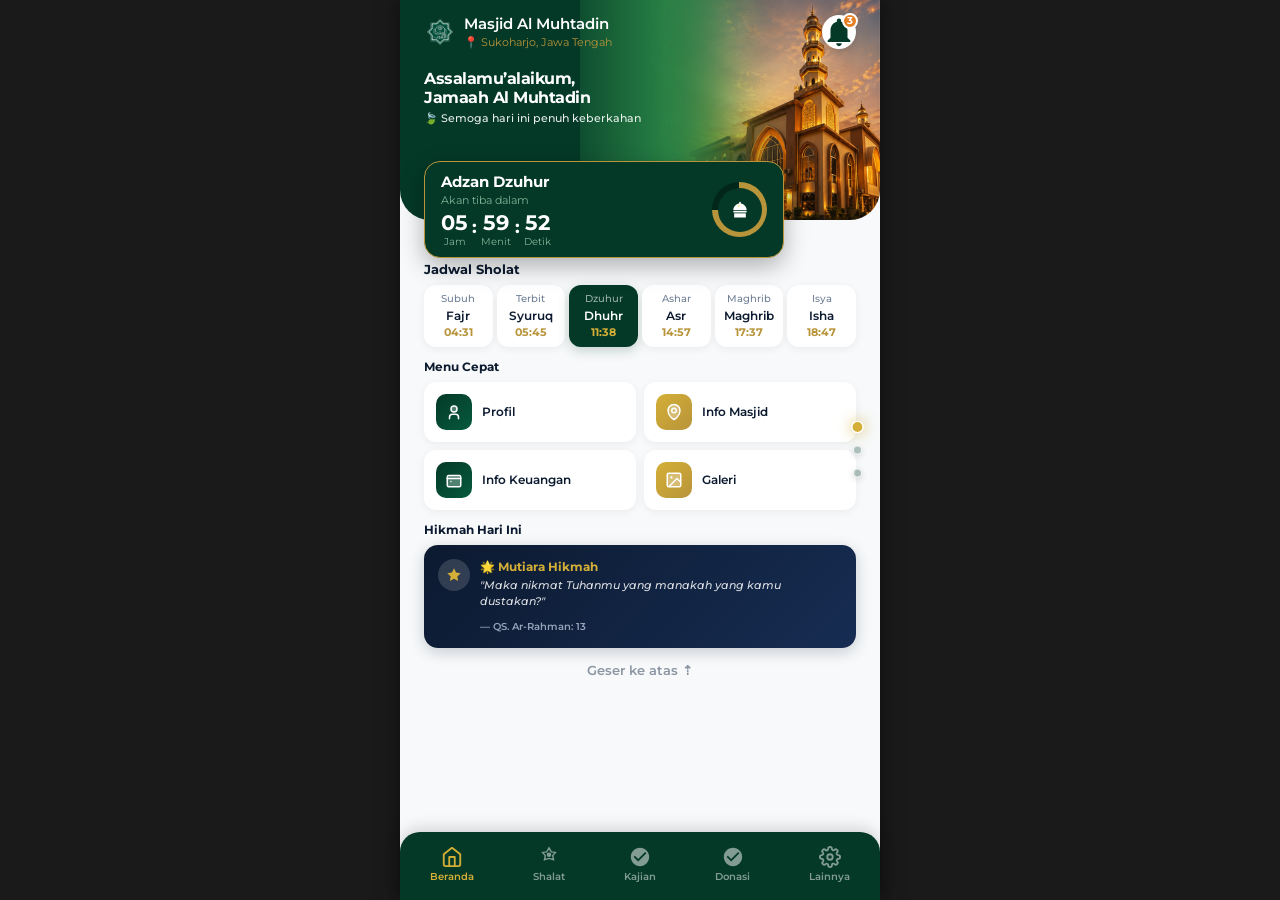
==== commit f04cfb77: "feat: add profil, info-masjid, and keuangan pages with their respective UIs, link Google Photos for " ====
--- a/index.html
+++ b/index.html
@@ -113,46 +113,54 @@
                 <div class="menu-cepat-bawah-title">Menu Cepat</div>
                 <div class="menu-cepat-bawah-grid">
                     
-                    <div class="menu-cepat-bawah-item">
-                        <div class="menu-cepat-bawah-icon hijau">
-                            <svg viewBox="0 0 24 24" fill="none" xmlns="http://www.w3.org/2000/svg">
-                                <circle cx="12" cy="8" r="4" fill="#ffffff" fill-opacity="0.3" stroke="#ffffff" stroke-width="2"/>
-                                <path d="M6 21v-2a4 4 0 0 1 4-4h4a4 4 0 0 1 4 4v2" stroke="#ffffff" stroke-width="2" stroke-linecap="round"/>
-                            </svg>
-                        </div>
-                        <span class="menu-cepat-bawah-label">Profil</span>
-                    </div>
-
-                    <div class="menu-cepat-bawah-item">
-                        <div class="menu-cepat-bawah-icon emas">
-                            <svg viewBox="0 0 24 24" fill="none" xmlns="http://www.w3.org/2000/svg">
-                                <path d="M12 22s-8-4.5-8-11.8A8 8 0 0 1 12 2a8 8 0 0 1 8 8.2c0 7.3-8 11.8-8 11.8z" fill="#ffffff" fill-opacity="0.3" stroke="#ffffff" stroke-width="2" stroke-linejoin="round"/>
-                                <circle cx="12" cy="10" r="3" stroke="#ffffff" stroke-width="2"/>
-                            </svg>
-                        </div>
-                        <span class="menu-cepat-bawah-label">Info Masjid</span>
-                    </div>
-
-                    <div class="menu-cepat-bawah-item">
-                        <div class="menu-cepat-bawah-icon hijau">
-                            <svg viewBox="0 0 24 24" fill="none" xmlns="http://www.w3.org/2000/svg">
-                                <rect x="3" y="6" width="18" height="15" rx="2" fill="#ffffff" fill-opacity="0.3" stroke="#ffffff" stroke-width="2"/>
-                                <path d="M3 10h18M8 14h.01" stroke="#ffffff" stroke-width="2" stroke-linecap="round"/>
-                            </svg>
-                        </div>
-                        <span class="menu-cepat-bawah-label">Info Keuangan</span>
-                    </div>
-
-                    <div class="menu-cepat-bawah-item">
-                        <div class="menu-cepat-bawah-icon emas">
-                            <svg viewBox="0 0 24 24" fill="none" xmlns="http://www.w3.org/2000/svg">
-                                <rect x="3" y="3" width="18" height="18" rx="2" fill="#ffffff" fill-opacity="0.3" stroke="#ffffff" stroke-width="2"/>
-                                <circle cx="8.5" cy="8.5" r="1.5" fill="#ffffff"/>
-                                <path d="M21 15l-5-5L5 21" stroke="#ffffff" stroke-width="2" stroke-linejoin="round"/>
-                            </svg>
-                        </div>
-                        <span class="menu-cepat-bawah-label">Galeri</span>
-                    </div>
+                    <a href="profil.html" style="text-decoration: none;">
+                        <div class="menu-cepat-bawah-item">
+                            <div class="menu-cepat-bawah-icon hijau">
+                                <svg viewBox="0 0 24 24" fill="none" xmlns="http://www.w3.org/2000/svg">
+                                    <circle cx="12" cy="8" r="4" fill="#ffffff" fill-opacity="0.3" stroke="#ffffff" stroke-width="2"/>
+                                    <path d="M6 21v-2a4 4 0 0 1 4-4h4a4 4 0 0 1 4 4v2" stroke="#ffffff" stroke-width="2" stroke-linecap="round"/>
+                                </svg>
+                            </div>
+                            <span class="menu-cepat-bawah-label">Profil</span>
+                        </div>
+                    </a>
+
+                    <a href="info-masjid.html" style="text-decoration: none;">
+                        <div class="menu-cepat-bawah-item">
+                            <div class="menu-cepat-bawah-icon emas">
+                                <svg viewBox="0 0 24 24" fill="none" xmlns="http://www.w3.org/2000/svg">
+                                    <path d="M12 22s-8-4.5-8-11.8A8 8 0 0 1 12 2a8 8 0 0 1 8 8.2c0 7.3-8 11.8-8 11.8z" fill="#ffffff" fill-opacity="0.3" stroke="#ffffff" stroke-width="2" stroke-linejoin="round"/>
+                                    <circle cx="12" cy="10" r="3" stroke="#ffffff" stroke-width="2"/>
+                                </svg>
+                            </div>
+                            <span class="menu-cepat-bawah-label">Info Masjid</span>
+                        </div>
+                    </a>
+
+                    <a href="keuangan.html" style="text-decoration: none;">
+                        <div class="menu-cepat-bawah-item">
+                            <div class="menu-cepat-bawah-icon hijau">
+                                <svg viewBox="0 0 24 24" fill="none" xmlns="http://www.w3.org/2000/svg">
+                                    <rect x="3" y="6" width="18" height="15" rx="2" fill="#ffffff" fill-opacity="0.3" stroke="#ffffff" stroke-width="2"/>
+                                    <path d="M3 10h18M8 14h.01" stroke="#ffffff" stroke-width="2" stroke-linecap="round"/>
+                                </svg>
+                            </div>
+                            <span class="menu-cepat-bawah-label">Info Keuangan</span>
+                        </div>
+                    </a>
+
+                    <a href="https://photos.app.goo.gl/NmkqrtzKR3C1Zv1J7" target="_blank" style="text-decoration: none;">
+                        <div class="menu-cepat-bawah-item">
+                            <div class="menu-cepat-bawah-icon emas">
+                                <svg viewBox="0 0 24 24" fill="none" xmlns="http://www.w3.org/2000/svg">
+                                    <rect x="3" y="3" width="18" height="18" rx="2" fill="#ffffff" fill-opacity="0.3" stroke="#ffffff" stroke-width="2"/>
+                                    <circle cx="8.5" cy="8.5" r="1.5" fill="#ffffff"/>
+                                    <path d="M21 15l-5-5L5 21" stroke="#ffffff" stroke-width="2" stroke-linejoin="round"/>
+                                </svg>
+                            </div>
+                            <span class="menu-cepat-bawah-label">Galeri</span>
+                        </div>
+                    </a>
 
                 </div>
             </div>
--- a/css/style.css
+++ b/css/style.css
@@ -244,9 +244,9 @@
 /* =========================================
    3. LAYAR 2: MENU & PENGINGAT
    ========================================= */
-.screen-1 { padding-bottom: 100px; justify-content: flex-start; }
-
-.screen-2 { padding: 30px 20px 90px 20px; justify-content: flex-start; gap: 20px; }
+.screen-1 { padding-bottom: 130px; justify-content: flex-start; }
+
+.screen-2 { padding: 30px 20px 130px 20px; justify-content: flex-start; gap: 20px; }
 .section-title { color: #0c1a30; font-size: 1.1rem; font-weight: 700; margin-bottom: 15px; padding-left: 5px; }
 
 /* Menu Cepat Screen-2 */
@@ -459,7 +459,7 @@
 /* =========================================
    4. LAYAR 3: TARGET AMAL & FOOTER
    ========================================= */
-.screen-3 { padding: 40px 20px 80px 20px; justify-content: space-between; }
+.screen-3 { padding: 40px 20px 130px 20px; justify-content: space-between; }
 
 .target-amal-card { background-color: #ffffff; border-radius: 20px; padding: 10px 20px; box-shadow: 0 4px 15px rgba(0, 0, 0, 0.04); }
 .amal-item { display: flex; align-items: center; padding: 15px 0; cursor: pointer; position: relative; }
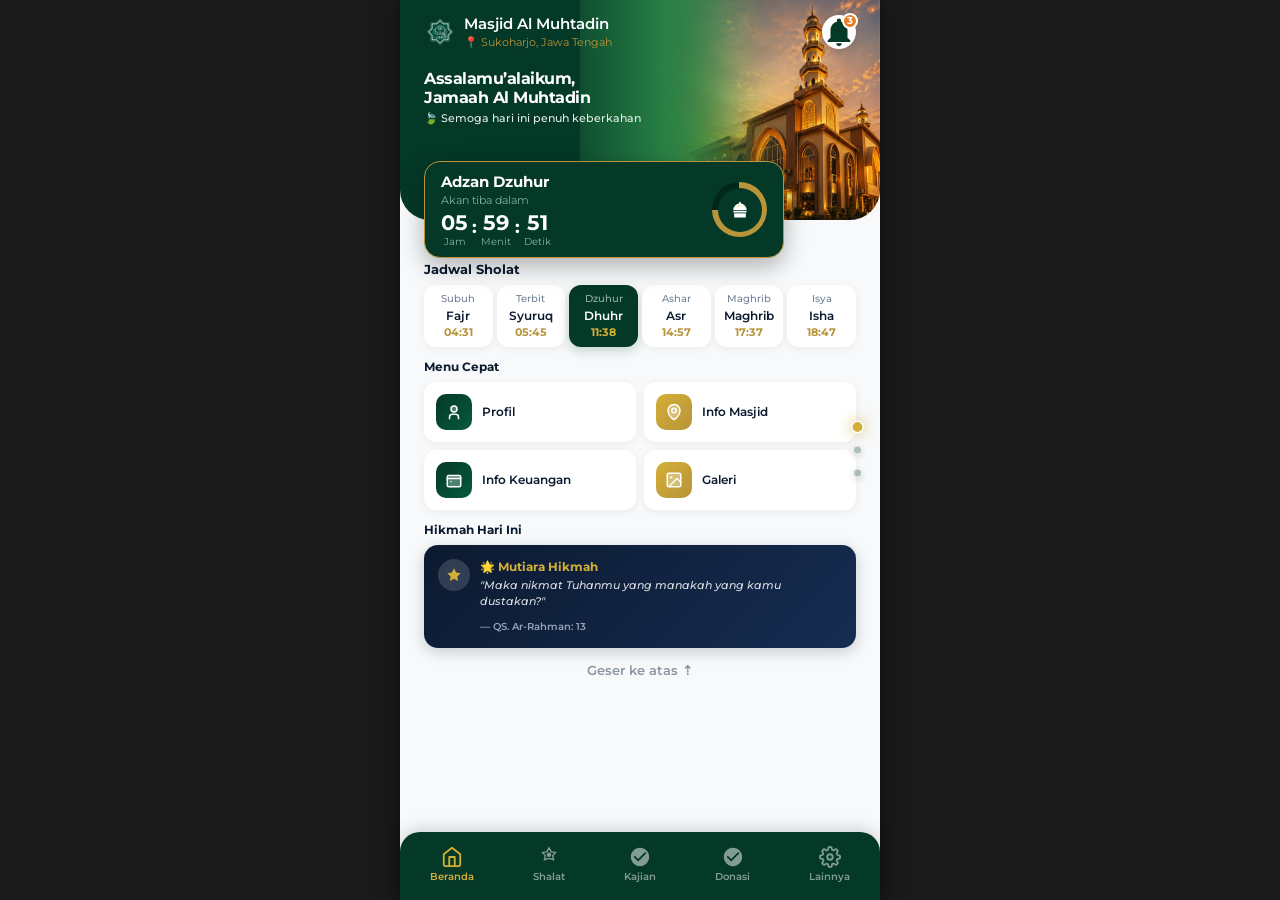
==== commit 2c01617b: "feat: change galeri menu to point to a local page displaying a list of album playlists" ====
--- a/index.html
+++ b/index.html
@@ -149,7 +149,7 @@
                         </div>
                     </a>
 
-                    <a href="https://photos.app.goo.gl/NmkqrtzKR3C1Zv1J7" target="_blank" style="text-decoration: none;">
+                    <a href="galeri.html" style="text-decoration: none;">
                         <div class="menu-cepat-bawah-item">
                             <div class="menu-cepat-bawah-icon emas">
                                 <svg viewBox="0 0 24 24" fill="none" xmlns="http://www.w3.org/2000/svg">
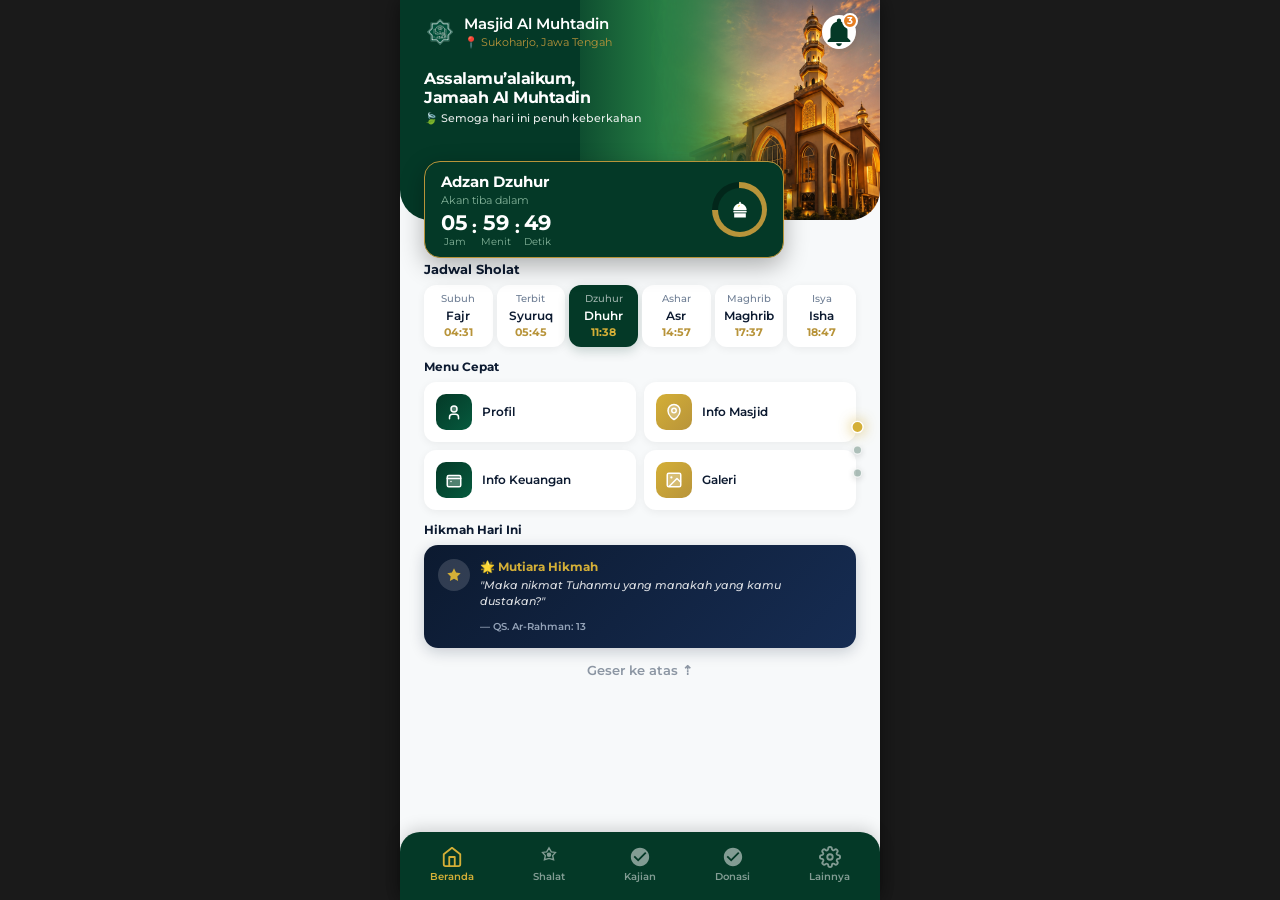
==== commit 52c1d684: "style: compact Screen 2 layout and elements" ====
--- a/index.html
+++ b/index.html
@@ -334,8 +334,8 @@
                             <div class="program-progress-bar" style="display:none;">
                                 <div class="program-progress-fill" id="bar-sosial" style="width: 0%;"></div>
                             </div>
-                            <p class="program-card-nominal" id="nominal-sosial" style="font-size: 1.1rem; color: #043927; font-weight: bold; margin-top: 10px;">Menghitung...</p>
-                            <p style="font-size: 0.8rem; color: #666; margin-top: 4px;">Total Terkumpul</p>
+                            <p class="program-card-nominal" id="nominal-sosial" style="font-size: 0.95rem; color: #043927; font-weight: bold; margin-top: 4px;">Menghitung...</p>
+                            <p style="font-size: 0.65rem; color: #666; margin-top: 2px;">Total Terkumpul</p>
                         </div>
                     </div>
 
@@ -352,8 +352,8 @@
                             <div class="program-progress-bar" style="display:none;">
                                 <div class="program-progress-fill" id="bar-barakah" style="width: 0%;"></div>
                             </div>
-                            <p class="program-card-nominal" id="nominal-barakah" style="font-size: 1.1rem; color: #043927; font-weight: bold; margin-top: 10px;">Menghitung...</p>
-                            <p style="font-size: 0.8rem; color: #666; margin-top: 4px;">Total Terkumpul</p>
+                            <p class="program-card-nominal" id="nominal-barakah" style="font-size: 0.95rem; color: #043927; font-weight: bold; margin-top: 4px;">Menghitung...</p>
+                            <p style="font-size: 0.65rem; color: #666; margin-top: 2px;">Total Terkumpul</p>
                         </div>
                     </div>
 
--- a/css/style.css
+++ b/css/style.css
@@ -32,7 +32,7 @@
     display: flex;
     flex-direction: column;
     position: relative;
-    padding-bottom: 70px;
+    padding-bottom: 130px;
 }
 
 /* =========================================
@@ -246,15 +246,15 @@
    ========================================= */
 .screen-1 { padding-bottom: 130px; justify-content: flex-start; }
 
-.screen-2 { padding: 30px 20px 130px 20px; justify-content: flex-start; gap: 20px; }
-.section-title { color: #0c1a30; font-size: 1.1rem; font-weight: 700; margin-bottom: 15px; padding-left: 5px; }
+.screen-2 { padding: 15px 16px 130px 16px; justify-content: flex-start; gap: 12px; }
+.section-title { color: #0c1a30; font-size: 1.05rem; font-weight: 700; margin-bottom: 8px; padding-left: 4px; }
 
 /* Menu Cepat Screen-2 */
-.menu-cepat-grid { display: grid; grid-template-columns: repeat(3, 1fr); gap: 12px 8px; }
-.menu-cepat-item { background-color: #ffffff; border-radius: 18px; padding: 15px 5px; display: flex; flex-direction: column; align-items: center; gap: 10px; box-shadow: 0 4px 15px rgba(0, 0, 0, 0.04); cursor: pointer; transition: transform 0.2s ease; }
+.menu-cepat-grid { display: grid; grid-template-columns: repeat(3, 1fr); gap: 8px; }
+.menu-cepat-item { background-color: #ffffff; border-radius: 14px; padding: 10px 4px; display: flex; flex-direction: column; align-items: center; gap: 6px; box-shadow: 0 4px 15px rgba(0, 0, 0, 0.04); cursor: pointer; transition: transform 0.2s ease; }
 .menu-cepat-item:active { transform: scale(0.95); }
-.menu-circle { width: 46px; height: 46px; border-radius: 50%; display: flex; justify-content: center; align-items: center; }
-.menu-circle svg { width: 22px; height: 22px; }
+.menu-circle { width: 40px; height: 40px; border-radius: 50%; display: flex; justify-content: center; align-items: center; }
+.menu-circle svg { width: 20px; height: 20px; }
 .menu-circle.hijau { background: linear-gradient(135deg, #043927 0%, #032b1e 100%); }
 .menu-circle.emas { background: linear-gradient(135deg, #d4af37 0%, #b8943a 100%); }
 .menu-label { color: #333333; font-size: 0.65rem; font-weight: 600; text-align: center; line-height: 1.2; }
@@ -263,14 +263,14 @@
 /* Kartu Tanggal Hijriah Memanjang */
 .hijri-calendar-card {
     background: linear-gradient(135deg, #fffdf7 0%, #fff9ec 100%);
-    border-radius: 20px;
-    padding: 16px 18px 16px 0;
+    border-radius: 14px;
+    padding: 10px 14px 10px 0;
     display: flex;
     align-items: center;
     flex-wrap: nowrap;
-    gap: 16px;
+    gap: 10px;
     box-shadow: 0 4px 20px rgba(212, 175, 55, 0.1);
-    margin-top: 15px;
+    margin-top: 8px;
     border: 1px solid rgba(184, 148, 58, 0.2);
     cursor: pointer;
     transition: transform 0.2s ease, box-shadow 0.2s ease;
@@ -287,27 +287,27 @@
     left: 0;
     top: 0;
     bottom: 0;
-    border-radius: 20px 0 0 20px;
+    border-radius: 14px 0 0 14px;
 }
 .hijri-calendar-card:active {
     transform: scale(0.98);
     box-shadow: 0 2px 10px rgba(212, 175, 55, 0.15);
 }
 .hijri-card-icon {
-    width: 44px;
-    height: 44px;
-    border-radius: 12px;
+    width: 34px;
+    height: 34px;
+    border-radius: 8px;
     background: rgba(212, 175, 55, 0.12);
     display: flex;
     justify-content: center;
     align-items: center;
     flex-shrink: 0;
     overflow: hidden;
-    margin-left: 18px;
+    margin-left: 14px;
 }
 .hijri-card-icon svg {
-    width: 22px;
-    height: 22px;
+    width: 18px;
+    height: 18px;
     display: block;
     flex-shrink: 0;
 }
@@ -324,10 +324,10 @@
     letter-spacing: 0.2px;
 }
 .hijri-islam-text {
-    font-size: 1.05rem;
+    font-size: 0.9rem;
     color: #043927;
     font-weight: 700;
-    margin-top: 3px;
+    margin-top: 1px;
     letter-spacing: -0.3px;
 }
 .hijri-card-arrow {
@@ -405,14 +405,14 @@
 
 /* Layanan Masjid CTA (End of Screen 2) */
 .layanan-masjid-cta {
-    margin-top: 25px;
+    margin-top: 0;
 }
 .layanan-btn {
     display: flex;
     align-items: center;
     background: linear-gradient(135deg, #128C7E 0%, #075E54 100%);
-    border-radius: 16px;
-    padding: 16px;
+    border-radius: 12px;
+    padding: 10px 14px;
     text-decoration: none;
     box-shadow: 0 4px 15px rgba(18, 140, 126, 0.3);
     transition: transform 0.2s ease;
@@ -421,37 +421,37 @@
     transform: scale(0.98);
 }
 .layanan-icon {
-    width: 44px;
-    height: 44px;
+    width: 34px;
+    height: 34px;
     background: rgba(255,255,255,0.2);
     border-radius: 50%;
     display: flex;
     justify-content: center;
     align-items: center;
     flex-shrink: 0;
-    margin-right: 15px;
+    margin-right: 10px;
 }
 .layanan-icon svg {
-    width: 24px;
-    height: 24px;
+    width: 18px;
+    height: 18px;
 }
 .layanan-text {
     flex-grow: 1;
 }
 .layanan-text h4 {
     color: #ffffff;
-    font-size: 1rem;
-    font-weight: 700;
-    margin: 0 0 4px 0;
+    font-size: 0.85rem;
+    font-weight: 700;
+    margin: 0 0 2px 0;
 }
 .layanan-text p {
     color: #e0e0e0;
-    font-size: 0.75rem;
+    font-size: 0.65rem;
     margin: 0;
 }
 .layanan-arrow {
     color: #ffffff;
-    font-size: 1.2rem;
+    font-size: 0.9rem;
     font-weight: bold;
     opacity: 0.8;
 }
--- a/css/program-unggulan.css
+++ b/css/program-unggulan.css
@@ -1,17 +1,17 @@
 /* --- PROGRAM UNGGULAN (Kartu Donasi Horizontal) --- */
-.program-unggulan-header { display: flex; justify-content: space-between; align-items: center; margin-bottom: 15px; padding: 0 5px; }
-.program-unggulan-title { color: #0c1a30; font-size: 1.1rem; font-weight: 700; margin: 0; }
-.program-unggulan-slider { display: flex; gap: 15px; overflow-x: auto; padding: 5px 5px 15px 5px; scroll-snap-type: x mandatory; scrollbar-width: none; }
+.program-unggulan-header { display: flex; justify-content: space-between; align-items: center; margin-bottom: 8px; padding: 0 4px; }
+.program-unggulan-title { color: #0c1a30; font-size: 1.05rem; font-weight: 700; margin: 0; }
+.program-unggulan-slider { display: flex; gap: 10px; overflow-x: auto; padding: 2px 2px 10px 2px; scroll-snap-type: x mandatory; scrollbar-width: none; }
 .program-unggulan-slider::-webkit-scrollbar { display: none; }
-.program-card { flex: 0 0 280px; scroll-snap-align: start; background-color: #ffffff; border-radius: 16px; padding: 15px; display: flex; gap: 14px; box-shadow: 0 4px 15px rgba(0, 0, 0, 0.06); }
-.program-card-image { width: 80px; height: 80px; border-radius: 12px; background-color: #ebf3ee; flex-shrink: 0; overflow: hidden; display: flex; justify-content: center; align-items: center; }
-.program-card-image svg { width: 36px; height: 36px; }
+.program-card { flex: 0 0 250px; scroll-snap-align: start; background-color: #ffffff; border-radius: 12px; padding: 10px; display: flex; gap: 10px; box-shadow: 0 4px 15px rgba(0, 0, 0, 0.06); }
+.program-card-image { width: 64px; height: 64px; border-radius: 10px; background-color: #ebf3ee; flex-shrink: 0; overflow: hidden; display: flex; justify-content: center; align-items: center; }
+.program-card-image svg { width: 28px; height: 28px; }
 .program-card-info { flex: 1; display: flex; flex-direction: column; justify-content: space-between; min-width: 0; }
-.program-card-title { color: #0c1a30; font-size: 0.85rem; font-weight: 700; margin: 0 0 4px 0; line-height: 1.2; }
-.program-card-persen { color: #b8943a; font-size: 0.7rem; font-weight: 600; margin: 0 0 8px 0; }
-.program-progress-bar { width: 100%; height: 6px; background-color: #edf2f7; border-radius: 3px; overflow: hidden; margin-bottom: 6px; }
-.program-progress-fill { height: 100%; background-color: #043927; border-radius: 3px; }
-.program-card-nominal { color: #718096; font-size: 0.65rem; font-weight: 500; margin: 0; }
+.program-card-title { color: #0c1a30; font-size: 0.8rem; font-weight: 700; margin: 0 0 2px 0; line-height: 1.2; }
+.program-card-persen { color: #b8943a; font-size: 0.65rem; font-weight: 600; margin: 0 0 4px 0; }
+.program-progress-bar { width: 100%; height: 5px; background-color: #edf2f7; border-radius: 2.5px; overflow: hidden; margin-bottom: 4px; }
+.program-progress-fill { height: 100%; background-color: #043927; border-radius: 2.5px; }
+.program-card-nominal { color: #718096; font-size: 0.6rem; font-weight: 500; margin: 0; }
 .program-card-image.emas-bg { background: linear-gradient(135deg, #fcf6e8 0%, #f5e6c8 100%); }
 .program-card-image.hijau-bg { background: linear-gradient(135deg, #ebf3ee 0%, #d0e4d8 100%); }
 .program-card-image.biru-bg { background: linear-gradient(135deg, #e8f0fc 0%, #c8daf5 100%); }
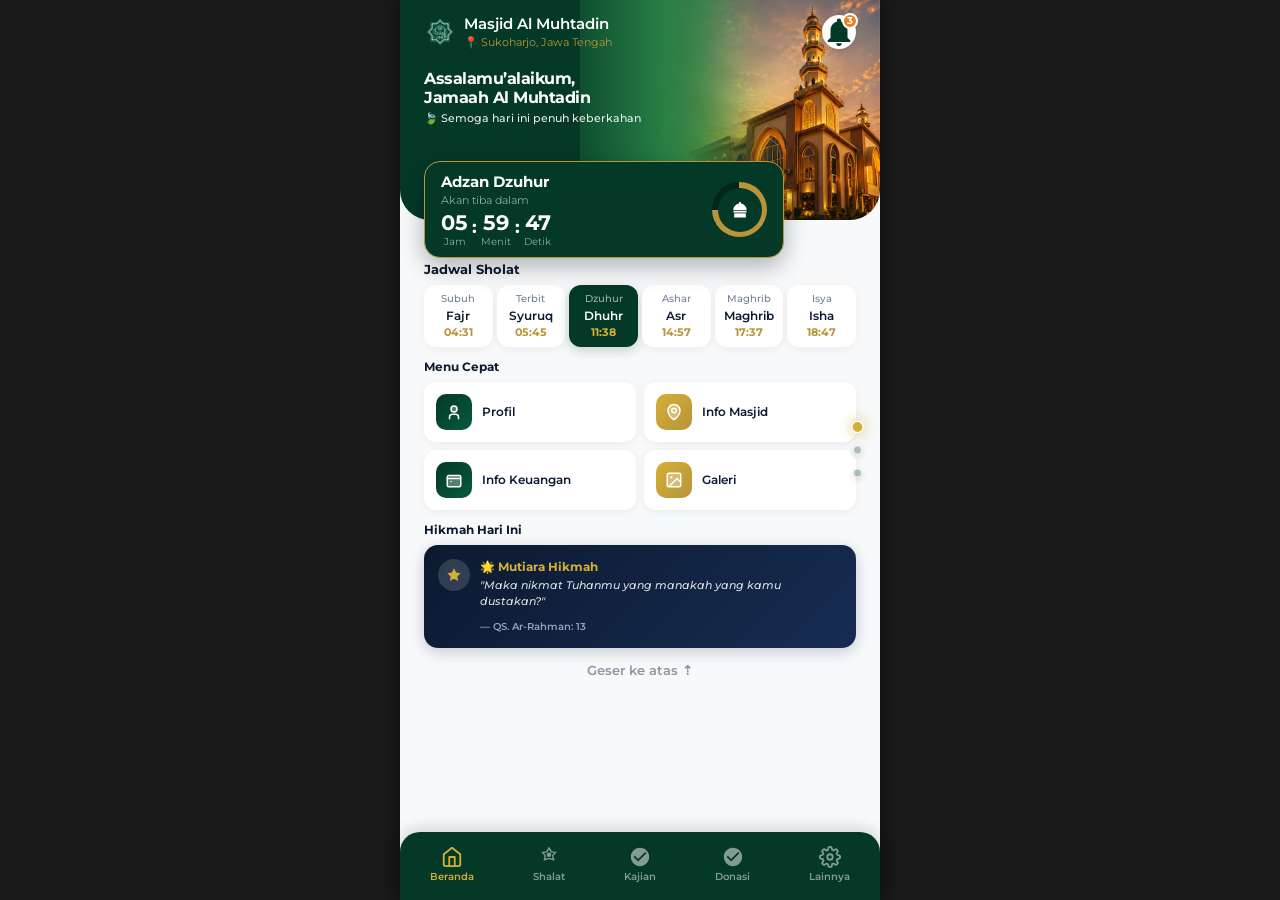
==== commit 7f89b6de: "feat: activate navbar links for Beranda, Sholat, Kajian, Donasi, and Lainnya" ====
--- a/index.html
+++ b/index.html
@@ -474,33 +474,33 @@
 
         <!-- Bottom Navigation Bar (Floating globally) -->
         <nav class="bottom-nav">
-            <a href="index.html" class="nav-bottom-item active">
+            <a href="index.html" class="nav-bottom-item active" id="nav-beranda">
                 <svg viewBox="0 0 24 24" fill="none" xmlns="http://www.w3.org/2000/svg">
                     <path d="M3 9l9-7 9 7v11a2 2 0 01-2 2H5a2 2 0 01-2-2V9z" stroke="currentColor" stroke-width="2" stroke-linejoin="round"/>
                     <path d="M9 22V12h6v10" stroke="currentColor" stroke-width="2" stroke-linejoin="round"/>
                 </svg>
                 <span>Beranda</span>
             </a>
-            <a href="#" class="nav-bottom-item">
+            <a href="#jadwal-lengkap" class="nav-bottom-item" id="nav-sholat">
                 <svg viewBox="0 0 24 24" fill="none" xmlns="http://www.w3.org/2000/svg">
                     <path d="M12 2L14.5 6.5L19 7L16 10.5L17 15L12 13.5L7 15L8 10.5L5 7L9.5 6.5L12 2Z" stroke="currentColor" stroke-width="1.5"/>
                     <circle cx="12" cy="9.5" r="2.5" fill="currentColor"/>
                 </svg>
                 <span>Shalat</span>
             </a>
-            <a href="#" class="nav-bottom-item">
+            <a href="info-masjid.html?tab=Kajian" class="nav-bottom-item" id="nav-kajian">
                 <svg viewBox="0 0 24 24" fill="none" xmlns="http://www.w3.org/2000/svg">
                     <path d="M12 2C6.48 2 2 6.48 2 12s4.48 10 10 10 10-4.48 10-10S17.52 2 12 2zm-2 15l-5-5 1.41-1.41L10 14.17l7.59-7.59L19 8l-9 9z" fill="currentColor"/>
                 </svg>
                 <span>Kajian</span>
             </a>
-            <a href="#" class="nav-bottom-item">
+            <a href="donasi.html" class="nav-bottom-item" id="nav-donasi">
                 <svg viewBox="0 0 24 24" fill="none" xmlns="http://www.w3.org/2000/svg">
                     <path d="M12 2C6.48 2 2 6.48 2 12s4.48 10 10 10 10-4.48 10-10S17.52 2 12 2zm-2 15l-5-5 1.41-1.41L10 14.17l7.59-7.59L19 8l-9 9z" fill="currentColor"/>
                 </svg>
                 <span>Donasi</span>
             </a>
-            <a href="#" class="nav-bottom-item">
+            <a href="#screen-2" class="nav-bottom-item" id="nav-lainnya">
                 <svg viewBox="0 0 24 24" fill="none" xmlns="http://www.w3.org/2000/svg">
                     <circle cx="12" cy="12" r="3" stroke="currentColor" stroke-width="2"/>
                     <path d="M19.4 15a1.65 1.65 0 00.33 1.82l.06.06a2 2 0 01-2.83 2.83l-.06-.06a1.65 1.65 0 00-1.82-.33 1.65 1.65 0 00-1 1.51V21a2 2 0 01-4 0v-.09A1.65 1.65 0 009 19.4a1.65 1.65 0 00-1.82.33l-.06.06a2 2 0 01-2.83-2.83l.06-.06A1.65 1.65 0 004.68 15a1.65 1.65 0 00-1.51-1H3a2 2 0 010-4h.09A1.65 1.65 0 004.6 9a1.65 1.65 0 00-.33-1.82l-.06-.06a2 2 0 012.83-2.83l.06.06A1.65 1.65 0 009 4.68a1.65 1.65 0 001-1.51V3a2 2 0 014 0v.09a1.65 1.65 0 001 1.51 1.65 1.65 0 001.82-.33l.06-.06a2 2 0 012.83 2.83l-.06.06A1.65 1.65 0 0019.4 9a1.65 1.65 0 001.51 1H21a2 2 0 010 4h-.09a1.65 1.65 0 00-1.51 1z" stroke="currentColor" stroke-width="2"/>
--- a/css/style.css
+++ b/css/style.css
@@ -486,7 +486,7 @@
     position: fixed;
     bottom: 0;
     left: 50%;
-    transform: translateX(-50%);
+    transform: translate(-50%, 0);
     width: 100%;
     max-width: 480px;
     background-color: #043927;
@@ -497,6 +497,13 @@
     border-radius: 20px 20px 0 0;
     box-shadow: 0 -4px 15px rgba(0, 0, 0, 0.15);
     z-index: 100;
+    transition: transform 0.3s cubic-bezier(0.4, 0, 0.2, 1), opacity 0.3s ease;
+}
+
+.bottom-nav.nav-hidden {
+    transform: translate(-50%, 100%);
+    opacity: 0;
+    pointer-events: none;
 }
 
 .nav-bottom-item {
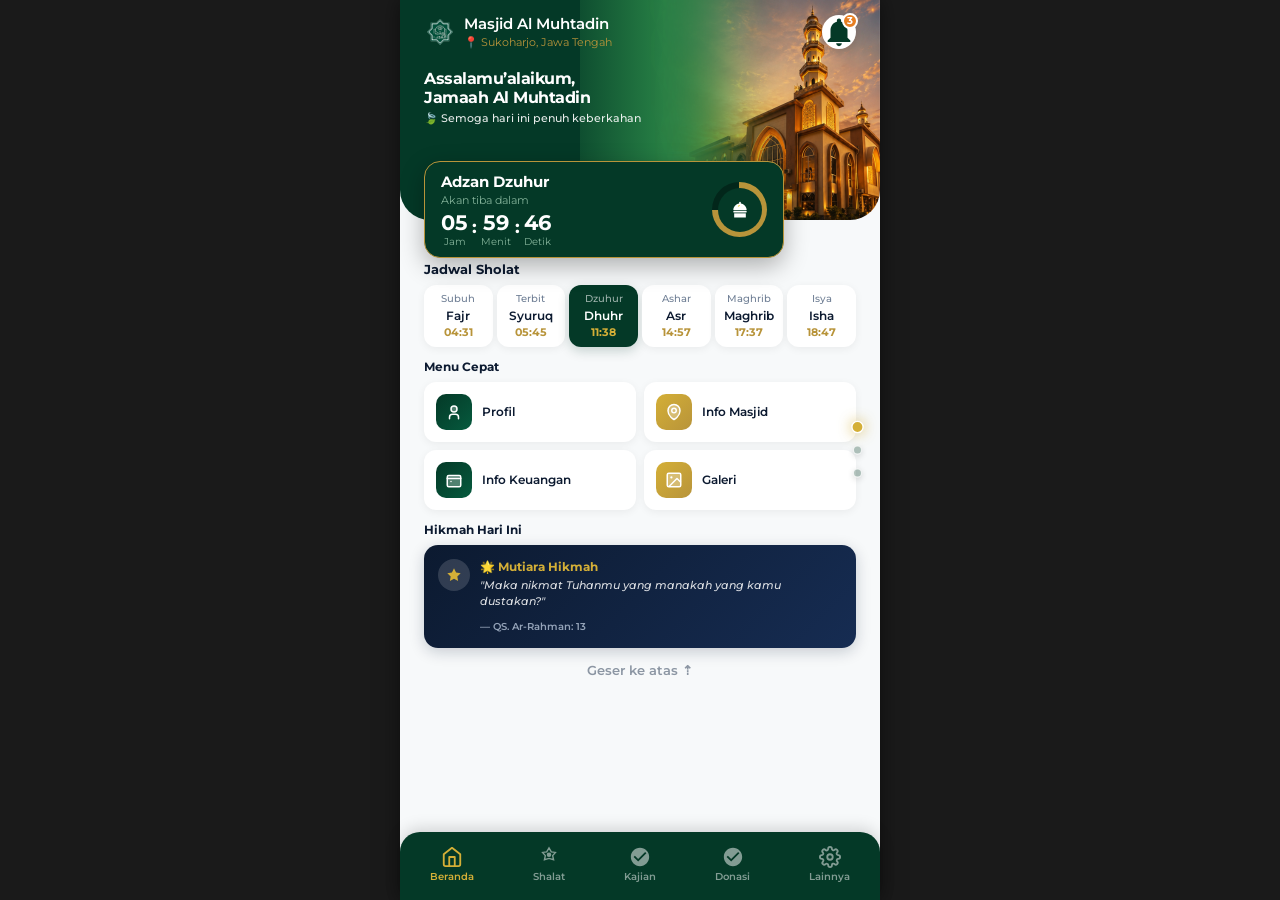
==== commit 4ca6a757: "feat: create dedicated sholat.html page with a vertical list layout" ====
--- a/index.html
+++ b/index.html
@@ -481,7 +481,7 @@
                 </svg>
                 <span>Beranda</span>
             </a>
-            <a href="#jadwal-lengkap" class="nav-bottom-item" id="nav-sholat">
+            <a href="sholat.html" class="nav-bottom-item" id="nav-sholat">
                 <svg viewBox="0 0 24 24" fill="none" xmlns="http://www.w3.org/2000/svg">
                     <path d="M12 2L14.5 6.5L19 7L16 10.5L17 15L12 13.5L7 15L8 10.5L5 7L9.5 6.5L12 2Z" stroke="currentColor" stroke-width="1.5"/>
                     <circle cx="12" cy="9.5" r="2.5" fill="currentColor"/>
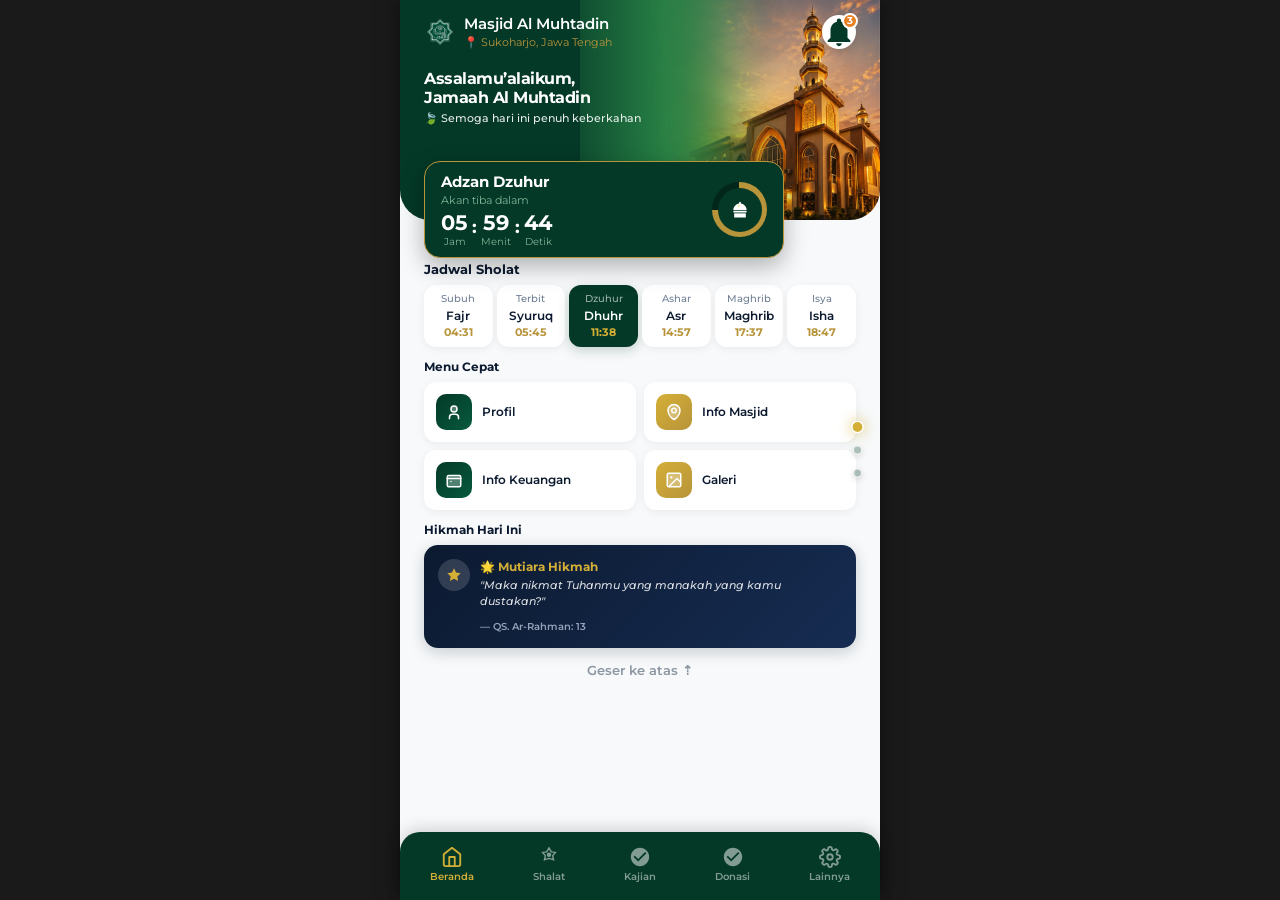
==== commit 4cc34e30: "style: upgrade Daily Amal target checklist to premium card rows with SVG icons and Completion animat" ====
--- a/index.html
+++ b/index.html
@@ -395,33 +395,59 @@
                     </div>
                 </div>
 
-                <div class="target-amal-card">
-                    <label class="amal-item">
+                <div class="target-amal-card" style="background: transparent; box-shadow: none; padding: 0;">
+                    
+                    <!-- Item 1: Shalat -->
+                    <label class="amal-item" for="amal-shalat">
                         <input type="checkbox" id="amal-shalat" class="amal-checkbox">
-                        <span class="custom-checkbox"></span>
+                        <div class="amal-checkbox-wrapper">
+                            <span class="custom-checkbox"></span>
+                        </div>
+                        <div class="amal-icon-box shalat-icon">
+                            <svg viewBox="0 0 24 24" fill="none" stroke="currentColor" stroke-width="2" stroke-linecap="round" stroke-linejoin="round">
+                                <path d="M3 21h18M12 2v7M12 9a4 4 0 0 0-4 4v8h8v-8a4 4 0 0 0-4-4z"/>
+                            </svg>
+                        </div>
                         <div class="amal-text">
                             <h4>Shalat Tepat Waktu</h4>
                             <p>Menjaga shalat fardhu di awal waktu</p>
                         </div>
                     </label>
 
-                    <label class="amal-item">
+                    <!-- Item 2: Tilawah -->
+                    <label class="amal-item" for="amal-tilawah">
                         <input type="checkbox" id="amal-tilawah" class="amal-checkbox">
-                        <span class="custom-checkbox"></span>
+                        <div class="amal-checkbox-wrapper">
+                            <span class="custom-checkbox"></span>
+                        </div>
+                        <div class="amal-icon-box tilawah-icon">
+                            <svg viewBox="0 0 24 24" fill="none" stroke="currentColor" stroke-width="2" stroke-linecap="round" stroke-linejoin="round">
+                                <path d="M4 19.5A2.5 2.5 0 0 1 6.5 17H20M6.5 2v20M20 2v20"/>
+                            </svg>
+                        </div>
                         <div class="amal-text">
                             <h4>Tilawah Al-Qur'an</h4>
                             <p>Membaca minimal 1 lembar hari ini</p>
                         </div>
                     </label>
 
-                    <label class="amal-item">
-                        <input type="checkbox" id="amal-sedekah" class="amal-checkbox" style="border:none;">
-                        <span class="custom-checkbox"></span>
+                    <!-- Item 3: Sedekah -->
+                    <label class="amal-item" for="amal-sedekah">
+                        <input type="checkbox" id="amal-sedekah" class="amal-checkbox">
+                        <div class="amal-checkbox-wrapper">
+                            <span class="custom-checkbox"></span>
+                        </div>
+                        <div class="amal-icon-box sedekah-icon">
+                            <svg viewBox="0 0 24 24" fill="none" stroke="currentColor" stroke-width="2" stroke-linecap="round" stroke-linejoin="round">
+                                <path d="M12 21.35l-1.45-1.32C5.4 15.36 2 12.28 2 8.5 2 5.42 4.42 3 7.5 3c1.74 0 3.41.81 4.5 2.09C13.09 3.81 14.76 3 16.5 3 19.58 3 22 5.42 22 8.5c0 3.78-3.4 6.86-8.55 11.54L12 21.35z"/>
+                            </svg>
+                        </div>
                         <div class="amal-text">
-                            <h4>Sedekah Subuh</h4>
-                            <p>Berbagi kebaikan di waktu fajar</p>
+                            <h4>Sedekah Harian</h4>
+                            <p>Berbagi kebaikan dengan bersedekah</p>
                         </div>
                     </label>
+
                 </div>
             </div>
 
--- a/css/style.css
+++ b/css/style.css
@@ -461,17 +461,97 @@
    ========================================= */
 .screen-3 { padding: 40px 20px 130px 20px; justify-content: space-between; }
 
-.target-amal-card { background-color: #ffffff; border-radius: 20px; padding: 10px 20px; box-shadow: 0 4px 15px rgba(0, 0, 0, 0.04); }
-.amal-item { display: flex; align-items: center; padding: 15px 0; cursor: pointer; position: relative; }
-.amal-item:not(:last-child) { border-bottom: 1px solid #edf2f7; }
+.target-amal-card { background-color: transparent; border-radius: 0; padding: 0; box-shadow: none; }
+.amal-item {
+    display: flex;
+    align-items: center;
+    padding: 12px 16px;
+    cursor: pointer;
+    position: relative;
+    transition: all 0.25s cubic-bezier(0.4, 0, 0.2, 1);
+    border-radius: 14px;
+    margin-bottom: 10px;
+    border: 1px solid #edf2f7;
+    background: #ffffff;
+    box-shadow: 0 2px 8px rgba(0, 0, 0, 0.02);
+}
+.amal-item:hover {
+    background: #f7faf8;
+    border-color: rgba(4, 57, 39, 0.1);
+}
+.amal-item:has(.amal-checkbox:checked) {
+    background: #f0f7f3;
+    border-color: rgba(4, 57, 39, 0.08);
+}
 .amal-checkbox { position: absolute; opacity: 0; height: 0; width: 0; }
-.custom-checkbox { position: relative; height: 24px; width: 24px; background-color: #edf2f7; border: 2px solid #cbd5e0; border-radius: 50%; margin-right: 15px; flex-shrink: 0; transition: all 0.2s ease; }
-.amal-item:hover .custom-checkbox { border-color: #043927; }
-.amal-checkbox:checked ~ .custom-checkbox { background-color: #043927; border-color: #043927; }
-.custom-checkbox::after { content: ""; position: absolute; display: none; left: 7px; top: 3px; width: 5px; height: 10px; border: solid white; border-width: 0 2px 2px 0; transform: rotate(45deg); }
-.amal-checkbox:checked ~ .custom-checkbox::after { display: block; }
-.amal-text h4 { color: #0c1a30; font-size: 0.95rem; font-weight: 700; margin: 0 0 2px 0; transition: color 0.2s ease; }
-.amal-text p { color: #718096; font-size: 0.75rem; font-weight: 500; margin: 0; }
+.amal-checkbox-wrapper {
+    margin-right: 12px;
+    display: flex;
+    align-items: center;
+    flex-shrink: 0;
+}
+.custom-checkbox {
+    position: relative;
+    height: 20px;
+    width: 20px;
+    background-color: #ffffff;
+    border: 2px solid #cbd5e0;
+    border-radius: 6px;
+    transition: all 0.2s cubic-bezier(0.4, 0, 0.2, 1);
+}
+.amal-item:hover .custom-checkbox {
+    border-color: #043927;
+}
+.amal-checkbox:checked ~ .amal-checkbox-wrapper .custom-checkbox {
+    background-color: #043927;
+    border-color: #043927;
+    animation: checkPop 0.3s cubic-bezier(0.175, 0.885, 0.32, 1.275);
+}
+@keyframes checkPop {
+    0% { transform: scale(0.8); }
+    50% { transform: scale(1.2); }
+    100% { transform: scale(1); }
+}
+.custom-checkbox::after {
+    content: "";
+    position: absolute;
+    display: none;
+    left: 6px;
+    top: 2px;
+    width: 4px;
+    height: 8px;
+    border: solid white;
+    border-width: 0 2px 2px 0;
+    transform: rotate(45deg);
+}
+.amal-checkbox:checked ~ .amal-checkbox-wrapper .custom-checkbox::after {
+    display: block;
+}
+
+/* Icon Box Styles */
+.amal-icon-box {
+    width: 38px;
+    height: 38px;
+    border-radius: 10px;
+    display: flex;
+    justify-content: center;
+    align-items: center;
+    margin-right: 14px;
+    flex-shrink: 0;
+    transition: all 0.25s ease;
+}
+.shalat-icon { background: rgba(4, 57, 39, 0.08); color: #043927; }
+.tilawah-icon { background: rgba(212, 175, 55, 0.1); color: #b8943a; }
+.sedekah-icon { background: rgba(229, 62, 62, 0.08); color: #e53e3e; }
+
+.amal-item:has(.amal-checkbox:checked) .shalat-icon { background: #043927; color: white; }
+.amal-item:has(.amal-checkbox:checked) .tilawah-icon { background: #b8943a; color: white; }
+.amal-item:has(.amal-checkbox:checked) .sedekah-icon { background: #e53e3e; color: white; }
+.amal-icon-box svg { width: 18px; height: 18px; }
+
+.amal-text { flex: 1; }
+.amal-text h4 { color: #0c1a30; font-size: 0.9rem; font-weight: 700; margin: 0 0 2px 0; transition: color 0.2s ease; }
+.amal-text p { color: #718096; font-size: 0.72rem; font-weight: 500; margin: 0; transition: color 0.2s ease; }
 .amal-checkbox:checked ~ .amal-text h4 { color: #a0aec0; text-decoration: line-through; }
 .amal-checkbox:checked ~ .amal-text p { color: #cbd5e0; }
 
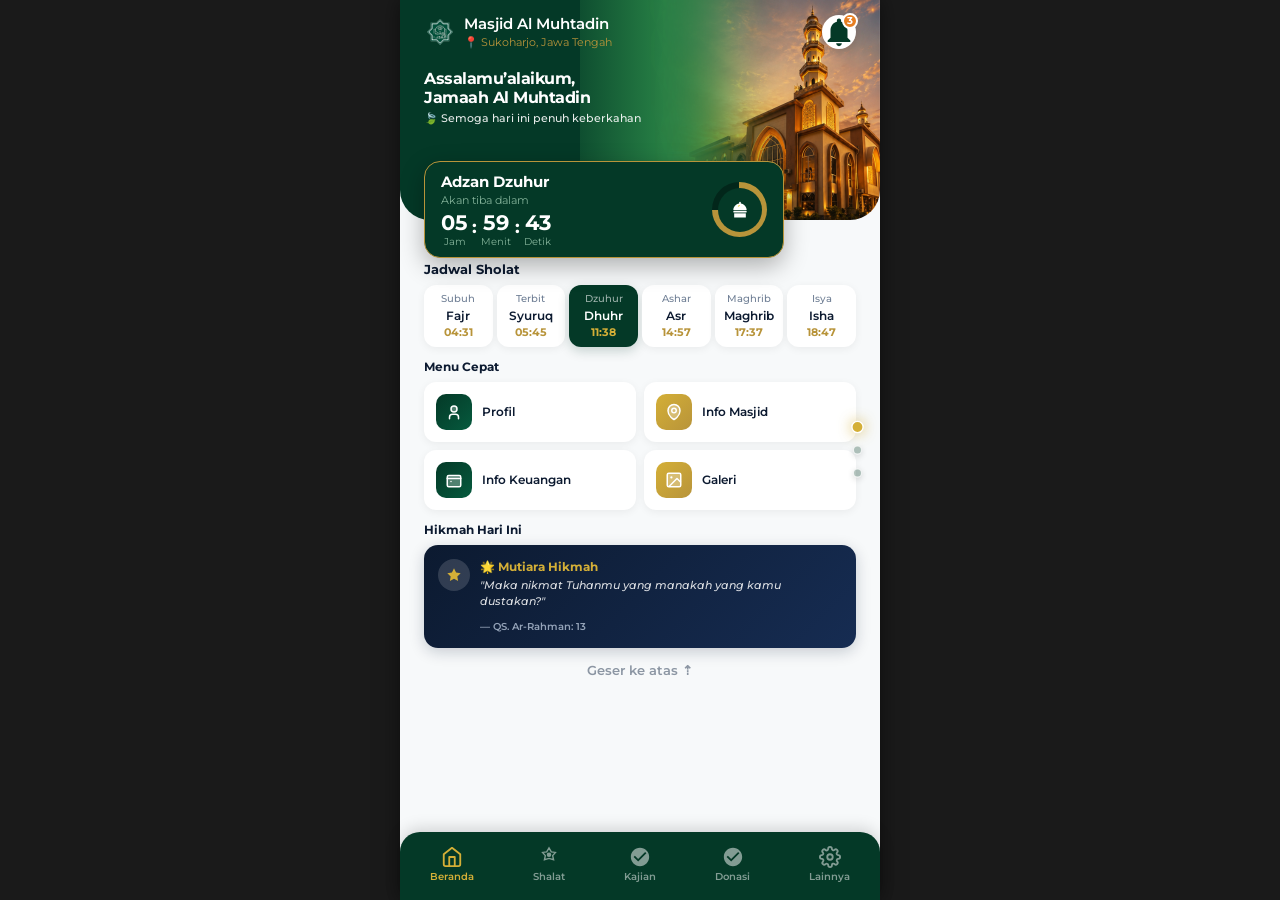
==== commit 136d131d: "fix: resolve focus-scroll jump glitch on Target Amal Yaumi checklist" ====
--- a/index.html
+++ b/index.html
@@ -398,7 +398,7 @@
                 <div class="target-amal-card" style="background: transparent; box-shadow: none; padding: 0;">
                     
                     <!-- Item 1: Shalat -->
-                    <label class="amal-item" for="amal-shalat">
+                    <label class="amal-item">
                         <input type="checkbox" id="amal-shalat" class="amal-checkbox">
                         <div class="amal-checkbox-wrapper">
                             <span class="custom-checkbox"></span>
@@ -415,7 +415,7 @@
                     </label>
 
                     <!-- Item 2: Tilawah -->
-                    <label class="amal-item" for="amal-tilawah">
+                    <label class="amal-item">
                         <input type="checkbox" id="amal-tilawah" class="amal-checkbox">
                         <div class="amal-checkbox-wrapper">
                             <span class="custom-checkbox"></span>
@@ -432,7 +432,7 @@
                     </label>
 
                     <!-- Item 3: Sedekah -->
-                    <label class="amal-item" for="amal-sedekah">
+                    <label class="amal-item">
                         <input type="checkbox" id="amal-sedekah" class="amal-checkbox">
                         <div class="amal-checkbox-wrapper">
                             <span class="custom-checkbox"></span>
--- a/css/style.css
+++ b/css/style.css
@@ -483,7 +483,7 @@
     background: #f0f7f3;
     border-color: rgba(4, 57, 39, 0.08);
 }
-.amal-checkbox { position: absolute; opacity: 0; height: 0; width: 0; }
+.amal-checkbox { display: none; }
 .amal-checkbox-wrapper {
     margin-right: 12px;
     display: flex;
